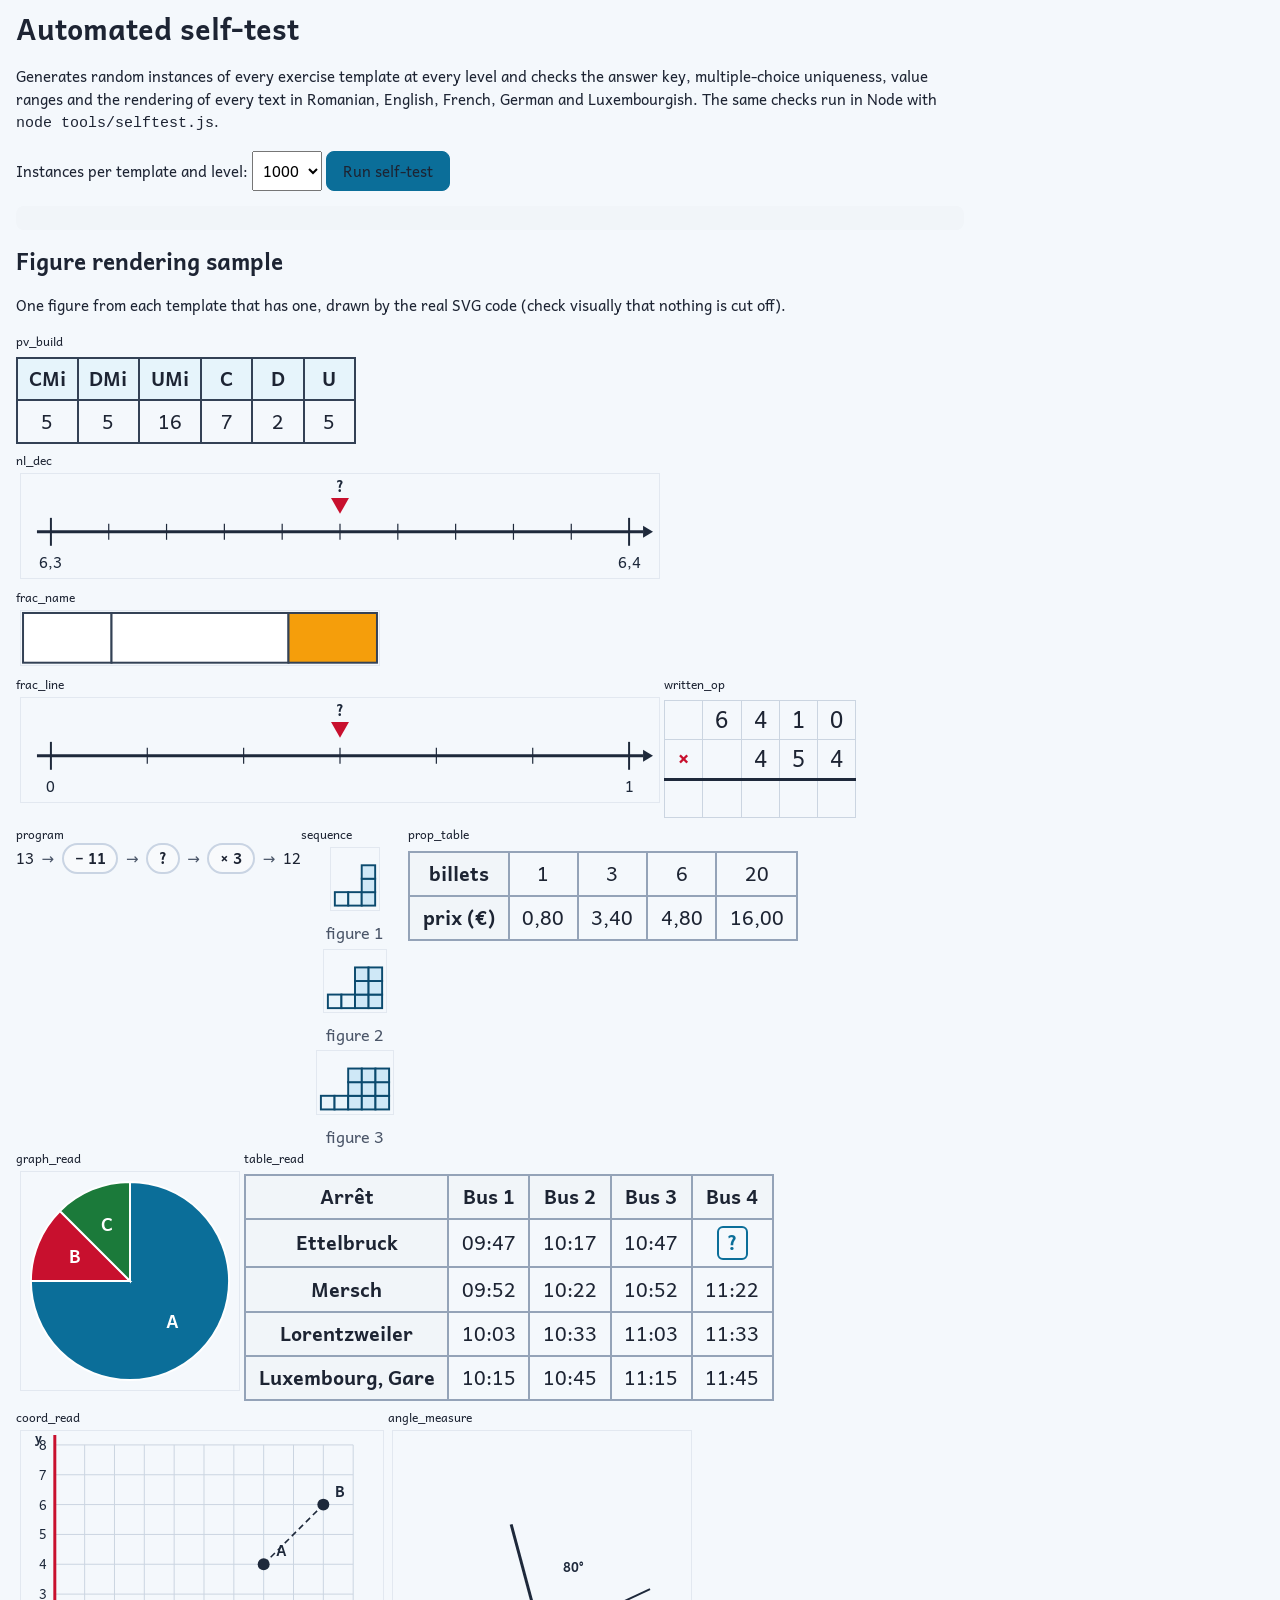
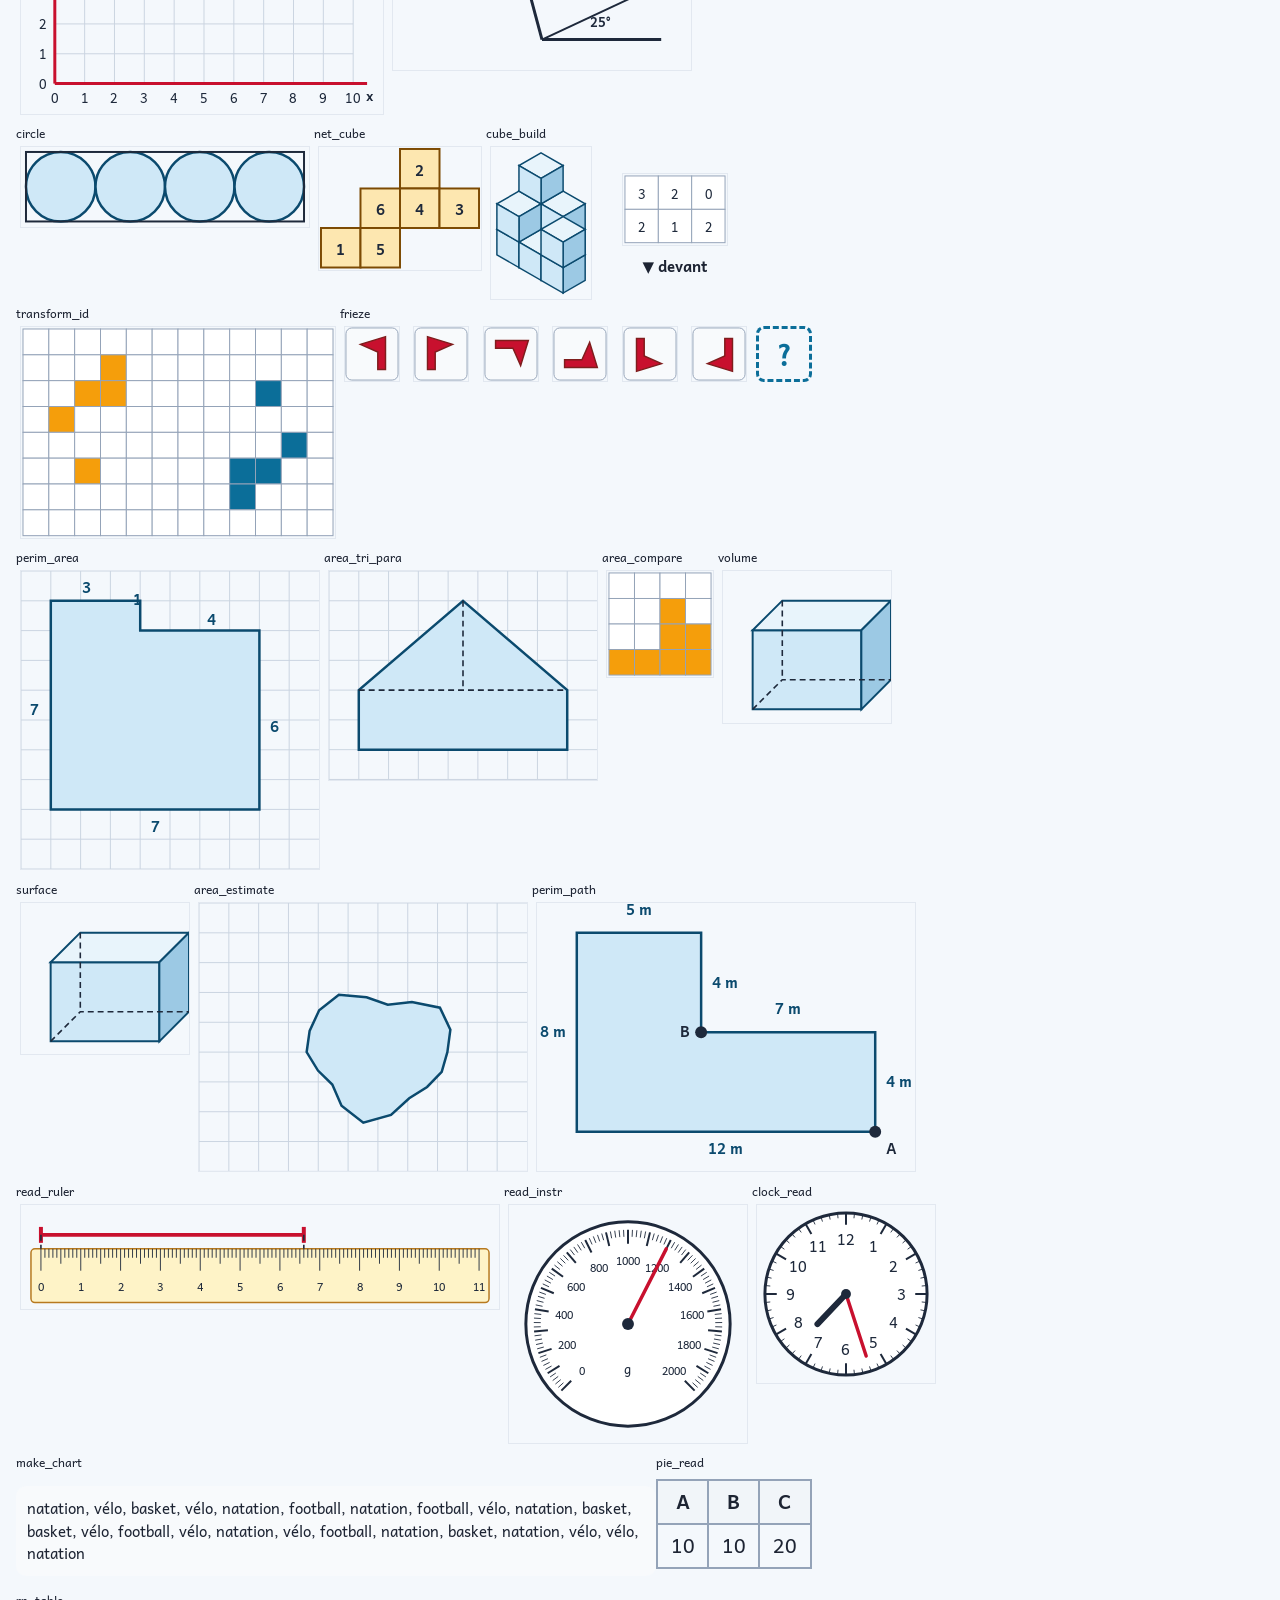
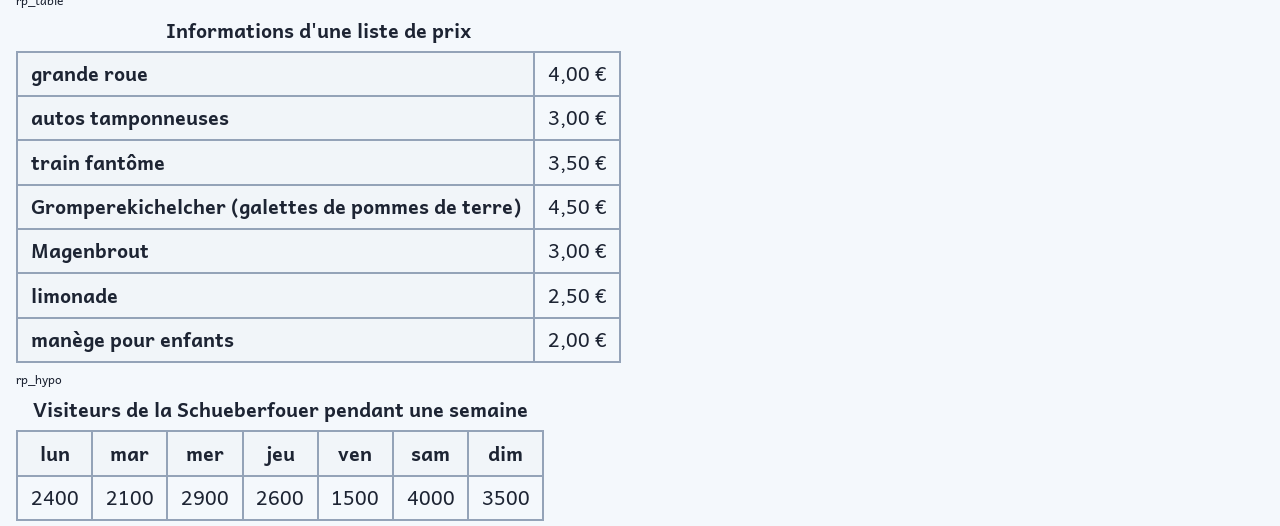
==== selftest.html @ ed3867d1 "Math Adventure Lëtzebuerg: offline maths practice app for cycle 4.1 96 exercise templates, 4 levels " ====
<!DOCTYPE html>
<html lang="en">
<head>
<meta charset="utf-8">
<meta name="viewport" content="width=device-width, initial-scale=1">
<title>Self-test · Math Adventure Lëtzebuerg</title>
<style>
  body { font: 15px/1.5 system-ui, sans-serif; max-width: 980px; margin: 24px auto; padding: 0 16px; color: #1e293b; }
  h1 { font-size: 1.4rem; } button { font: inherit; padding: 8px 16px; border-radius: 8px; border: 1px solid #0b6e99; background: #0b6e99; color: #fff; cursor: pointer; }
  select { font: inherit; padding: 6px; } pre { background: #f1f5f9; padding: 12px; border-radius: 8px; white-space: pre-wrap; }
  .ok { color: #166534; font-weight: 700; } .bad { color: #b91c1c; font-weight: 700; }
  table { border-collapse: collapse; font-size: 13px; } td, th { border: 1px solid #cbd5e1; padding: 2px 8px; text-align: right; } td:first-child { text-align: left; }
  #figs svg { max-width: 220px; height: auto; border: 1px solid #e2e8f0; margin: 4px; }
</style>
<link rel="stylesheet" href="css/app.css" media="not all" id="appcss">
</head>
<body>
<h1>Automated self-test</h1>
<p>Generates random instances of every exercise template at every level and checks the answer key, multiple-choice uniqueness, value ranges and the rendering of every text in Romanian, English, French, German and Luxembourgish. The same checks run in Node with <code>node tools/selftest.js</code>.</p>
<p>Instances per template and level:
  <select id="n"><option>100</option><option selected>1000</option></select>
  <button id="go">Run self-test</button></p>
<div id="status"></div>
<pre id="out"></pre>
<div id="table"></div>
<h2>Figure rendering sample</h2>
<p>One figure from each template that has one, drawn by the real SVG code (check visually that nothing is cut off).</p>
<div id="figs"></div>

<script src="lang/fr.js"></script><script src="lang/de.js"></script><script src="lang/lb.js"></script><script src="lang/en.js"></script><script src="lang/ro.js"></script>
<script src="js/core/core.js"></script><script src="js/core/i18n.js"></script><script src="js/core/numwords.js"></script><script src="js/core/expr.js"></script><script src="js/core/check.js"></script>
<script src="js/figures/figures.js"></script><script src="js/data/curriculum.js"></script><script src="js/data/map.js"></script>
<script src="js/templates/registry.js"></script><script src="js/templates/no_numbers.js"></script><script src="js/templates/no_operations.js"></script>
<script src="js/templates/ef_geometry.js"></script><script src="js/templates/gm_measures.js"></script><script src="js/templates/rp_problems.js"></script>
<script src="tools/selftest-core.js"></script>
<script>
  document.getElementById('go').onclick = () => {
    const out = document.getElementById('out'), st = document.getElementById('status');
    out.textContent = ''; st.textContent = 'Running … (about half a minute for 1000 per template and level)';
    setTimeout(() => {
      const lines = [];
      const rep = MQ.selftest.run({ n: +document.getElementById('n').value, log: s => lines.push(s) });
      out.textContent = lines.join('\n');
      st.innerHTML = rep.errors.length ? `<span class="bad">✗ ${rep.errors.length} problem(s) found</span>` : `<span class="ok">✓ All checks passed: ${rep.instances.toLocaleString('en')} instances × 5 languages</span>`;
      document.getElementById('table').innerHTML = '<table><tr><th>Template</th><th>Instances</th><th>Failing</th></tr>' +
        Object.entries(rep.perTemplate).map(([k, v]) => `<tr><td>${k}</td><td>${v.instances}</td><td>${v.failing}</td></tr>`).join('') + '</table>';
    }, 50);
  };
  // figure sample
  document.getElementById('appcss').media = 'all';
  const figs = document.getElementById('figs');
  MQ.T.list.forEach(tp => {
    const ex = MQ.T.make(tp.id, tp.levels[tp.levels.length - 1], 42); const f = ex.figure; if (!f) return;
    const html = typeof f === 'function' ? f('fr') : typeof f === 'string' ? f : MQ.fmtVal(f.htmlFig, 'fr');
    const d = document.createElement('div'); d.style.display = 'inline-block'; d.style.verticalAlign = 'top'; d.innerHTML = `<div style="font-size:12px">${tp.id}</div>` + html; figs.appendChild(d);
  });
</script>
</body>
</html>
---- css/app.css ----
/* =====================================================================
 * Math Adventure Lëtzebuerg — styles. Tablet first, large touch targets,
 * WCAG AA contrast, optional dyslexia-friendly font and high contrast.
 * ===================================================================== */
@font-face { font-family: 'Andika'; src: url('../fonts/andika-latin-400-normal.woff2') format('woff2'); font-weight: 400; unicode-range: U+0000-00FF, U+0131, U+0152-0153, U+02BB-02BC, U+02C6, U+02DA, U+02DC, U+2000-206F, U+20AC, U+2122, U+2191-2193, U+2212, U+2215; }
@font-face { font-family: 'Andika'; src: url('../fonts/andika-latin-700-normal.woff2') format('woff2'); font-weight: 700; unicode-range: U+0000-00FF, U+0131, U+0152-0153, U+02BB-02BC, U+02C6, U+02DA, U+02DC, U+2000-206F, U+20AC, U+2122, U+2191-2193, U+2212, U+2215; }
@font-face { font-family: 'Andika'; src: url('../fonts/andika-latin-ext-400-normal.woff2') format('woff2'); font-weight: 400; unicode-range: U+0100-02AF, U+0304, U+0308, U+0329, U+1E00-1E9F, U+1EF2-1EFF, U+2020, U+20A0-20AB, U+20AD-20C0, U+2113, U+2C60-2C7F, U+A720-A7FF; }
@font-face { font-family: 'Andika'; src: url('../fonts/andika-latin-ext-700-normal.woff2') format('woff2'); font-weight: 700; unicode-range: U+0100-02AF, U+0304, U+0308, U+0329, U+1E00-1E9F, U+1EF2-1EFF, U+2020, U+20A0-20AB, U+20AD-20C0, U+2113, U+2C60-2C7F, U+A720-A7FF; }
@font-face { font-family: 'OpenDyslexic'; src: url('../fonts/opendyslexic-latin-400-normal.woff2') format('woff2'); font-weight: 400; }
@font-face { font-family: 'OpenDyslexic'; src: url('../fonts/opendyslexic-latin-700-normal.woff2') format('woff2'); font-weight: 700; }

:root {
  --scale: 1;
  --ink: #1d2433; --muted: #4a5568; --bg: #f4f8fc; --card: #ffffff; --line: #c9d4e3;
  --red: #c8102e; --blue: #0b6e99; --blue-l: #00a3e0; --sky: #e6f4fb; --gold: #b7791f;
  --ok: #1b7a3a; --ok-bg: #e5f6ea; --warn: #9a5b00; --warn-bg: #fff4dc; --bad: #b42318;
  --shade: #f59e0b; --shade2: #0b6e99;
  --radius: 16px; --shadow: 0 2px 10px rgba(16, 37, 66, .10);
  font-size: calc(18px * var(--scale));
}
* { box-sizing: border-box; }
html, body { margin: 0; }
body { font-family: 'Andika', 'Atkinson Hyperlegible', 'Segoe UI', system-ui, sans-serif; color: var(--ink); background: var(--bg); line-height: 1.5; -webkit-text-size-adjust: 100%; }
body.dyslexia { font-family: 'OpenDyslexic', 'Andika', sans-serif; letter-spacing: .03em; word-spacing: .12em; line-height: 1.75; }
body.contrast { --ink: #000; --muted: #222; --bg: #fff; --line: #000; --blue: #003e66; --shade: #c2410c; }
.skip { position: absolute; left: -999px; } .skip:focus { left: 8px; top: 8px; background: #fff; padding: 8px; z-index: 99; }
:focus-visible { outline: 3px solid #ff8c00; outline-offset: 2px; border-radius: 6px; }
h1 { font-size: 1.6rem; margin: .4rem 0 .6rem; } h2 { font-size: 1.25rem; margin: .3rem 0; } h3 { margin: .2rem 0 .4rem; font-size: 1.1rem; }
small, .small { font-size: .85rem; color: var(--muted); }
button { font: inherit; color: inherit; cursor: pointer; }
input, select { font: inherit; }

/* ---------- header ---------- */
#topbar { position: sticky; top: 0; z-index: 20; display: flex; align-items: center; justify-content: space-between; gap: .5rem; padding: .4rem .8rem; background: linear-gradient(90deg, #ef3340 0 33%, #ffffff 33% 66%, #00a3e0 66%); background-size: 100% 5px; background-repeat: no-repeat; background-position: bottom; background-color: #fff; box-shadow: var(--shadow); flex-wrap: wrap; }
.brand { display: flex; align-items: center; gap: .4rem; border: 0; background: none; font-weight: 700; font-size: 1.1rem; padding: .2rem; }
.tools { display: flex; align-items: center; gap: .4rem; flex-wrap: wrap; }
.icon { border: 1px solid var(--line); background: #fff; border-radius: 12px; min-width: 44px; min-height: 44px; font-size: 1.2rem; }
.langsel { min-height: 44px; border-radius: 12px; border: 1px solid var(--line); padding: 0 .5rem; background: #fff; }
.pchip { display: flex; align-items: center; gap: .45rem; border: 1px solid var(--line); background: #fff; border-radius: 22px; padding: .25rem .7rem; min-height: 44px; }
.pchip .lv { font-size: .85rem; color: var(--blue); font-weight: 700; }
.xpbar { width: 70px; height: 8px; background: #e2e8f0; border-radius: 8px; overflow: hidden; display: inline-block; } .xpbar i { display: block; height: 100%; background: var(--gold); }
.pchip .xp { font-size: .8rem; color: var(--muted); } .streak { font-weight: 700; }
main { max-width: 1100px; margin: 0 auto; padding: 1rem; outline: none; }

/* ---------- generic ---------- */
.card { background: var(--card); border-radius: var(--radius); box-shadow: var(--shadow); padding: 1rem; border: 1px solid #e3e9f2; }
.btn { border: 2px solid var(--blue); background: #fff; color: var(--blue); border-radius: 14px; padding: .55rem 1rem; min-height: 48px; font-weight: 700; }
.btn:hover { background: var(--sky); } .btn:disabled { opacity: .5; cursor: default; }
.btn.primary { background: var(--blue); color: #fff; } .btn.primary:hover { background: #095a7d; }
.btn.big { font-size: 1.1rem; padding: .65rem 1.4rem; } .btn.danger { border-color: var(--bad); color: var(--bad); }
.btn.back { margin-bottom: .5rem; }
.brow { display: flex; gap: .6rem; flex-wrap: wrap; align-items: center; margin-top: .6rem; }
.form { display: flex; flex-direction: column; gap: .7rem; max-width: 560px; }
.form label { display: flex; flex-direction: column; gap: .3rem; font-weight: 700; }
.form label.row { flex-direction: row; align-items: center; gap: .6rem; font-weight: 400; }
.form input[type=text], .form input:not([type]), .form input[type=password] { padding: .6rem; border: 2px solid var(--line); border-radius: 12px; min-height: 48px; }
.narrow { max-width: 380px; } .hint { color: var(--muted); margin: 0; } .privacy { color: var(--muted); max-width: 640px; }
.stars { color: #e0a100; font-size: 1.3rem; letter-spacing: 2px; } .stars .off { color: #cbd5e1; }

/* ---------- profiles ---------- */
.profgrid { display: grid; grid-template-columns: repeat(auto-fill, minmax(170px, 1fr)); gap: 1rem; margin: 1rem 0; }
.prof { display: flex; flex-direction: column; align-items: center; gap: .3rem; background: #fff; border: 2px solid var(--line); border-radius: var(--radius); padding: 1rem; min-height: 180px; }
.prof:hover { border-color: var(--blue); } .prof.add .plus { font-size: 3rem; line-height: 1; color: var(--blue); }

/* ---------- map ---------- */
.maptop { display: flex; justify-content: space-between; align-items: center; gap: 1rem; flex-wrap: wrap; }
.hello { display: flex; gap: .8rem; align-items: center; } .hello h1 { margin: 0; } .hello p { margin: .2rem 0; color: var(--muted); }
.quest { border: 2px solid var(--gold); background: #fffaf0; border-radius: var(--radius); padding: .6rem 1rem; display: flex; flex-direction: column; text-align: left; min-height: 48px; }
.quest.done { border-color: var(--ok); background: var(--ok-bg); }
.mapwrap { position: relative; width: 100%; max-width: 760px; margin: 1rem auto; aspect-ratio: 1 / 1.05; }
.lux { position: absolute; inset: 0; width: 100%; height: 100%; }
.lux .land { fill: #dcefd6; stroke: #7fae7a; stroke-width: .6; } .lux .river { fill: none; stroke: #6cb6e6; stroke-width: 1.4; } .lux .road { fill: none; stroke: #e7d7b7; stroke-width: .8; stroke-dasharray: 2 1.5; }
.region { position: absolute; transform: translate(-50%, -50%); width: min(40%, 230px); background: #fff; border: 3px solid var(--line); border-radius: 18px; padding: .5rem .6rem; display: flex; flex-direction: column; align-items: center; text-align: center; box-shadow: var(--shadow); gap: .1rem; }
.region:hover, .region:focus-visible { transform: translate(-50%, -50%) scale(1.04); }
.region .ricon { font-size: 2rem; line-height: 1.1; } .region b { font-size: 1rem; } .region .flag { position: absolute; top: -10px; right: -6px; font-size: 1.3rem; }
.region.r-city { border-color: #ef3340; } .region.r-castle { border-color: #7b3fa0; } .region.r-forest { border-color: #2e8b57; } .region.r-fair { border-color: #d97706; }
.rprog { width: 90%; height: 8px; background: #e2e8f0; border-radius: 8px; overflow: hidden; } .rprog i { display: block; height: 100%; background: #e0a100; }
.navrow { display: flex; gap: .8rem; justify-content: center; flex-wrap: wrap; }
.qlist { list-style: none; padding: 0; } .qlist li { display: flex; justify-content: space-between; gap: 1rem; padding: .5rem; border-bottom: 1px solid var(--line); } .qlist li.ok { color: var(--ok); font-weight: 700; }

/* ---------- region ---------- */
.rtitle small { font-size: .9rem; color: var(--muted); font-weight: 400; display: block; }
.rintro { color: var(--muted); max-width: 760px; }
.stagegrid { display: grid; grid-template-columns: repeat(auto-fill, minmax(250px, 1fr)); gap: 1rem; }
.stage h3 { margin-top: 0; } .stage .sdesc { margin: .2rem 0; min-height: 3em; } .stage.assigned { border: 3px solid #ef3340; } .stage.boss { background: linear-gradient(135deg, #fff 60%, #fff3d6); border: 2px solid var(--gold); }

/* ---------- player ---------- */
.playbar { display: flex; flex-wrap: wrap; gap: .6rem; align-items: center; justify-content: space-between; }
.playbar h2 small { color: var(--muted); font-weight: 400; font-size: .85rem; }
.levels { display: flex; gap: .3rem; flex-wrap: wrap; align-items: center; }
.lvlb { border: 2px solid var(--line); background: #fff; border-radius: 12px; padding: .3rem .6rem; min-height: 44px; font-size: .9rem; }
.lvlb.sel { border-color: var(--blue); background: var(--blue); color: #fff; font-weight: 700; }
.auto { font-size: .85rem; display: flex; align-items: center; gap: .3rem; }
.timer, .score { font-weight: 700; font-size: 1.15rem; background: #fff; border-radius: 12px; padding: .3rem .8rem; border: 2px solid var(--line); }
.excard { background: #fff; border-radius: 20px; box-shadow: var(--shadow); padding: 1.2rem; margin-top: .6rem; }
.prompt { display: flex; gap: .6rem; align-items: flex-start; font-size: 1.15rem; }
.prompt .qtext { flex: 1; }
.say { flex: none; }
.figure { margin: .8rem 0; overflow-x: auto; display: flex; flex-wrap: wrap; gap: 1rem; justify-content: center; align-items: center; }
.widget { margin: .8rem 0; }
.hints .hint { background: var(--warn-bg); border-left: 5px solid var(--gold); padding: .5rem .8rem; border-radius: 10px; margin: .4rem 0; }
.feedback { border-radius: 14px; }
.feedback:empty { display: none; }
.feedback.ok, .feedback.retry, .feedback.solution, .feedback.formal { display: flex; gap: .8rem; align-items: flex-start; padding: .8rem 1rem; margin-top: .6rem; }
.feedback.ok { background: var(--ok-bg); border: 2px solid #9fd3ae; } .feedback.retry, .feedback.formal { background: var(--warn-bg); border: 2px solid #f3cf86; } .feedback.solution { background: #eef4fb; border: 2px solid #b8cde6; }
.feedback p { margin: .2rem 0; } .xpgain { color: var(--gold); font-weight: 700; }
.explain { background: rgba(255,255,255,.7); border-radius: 10px; padding: .4rem .6rem; }
.actions { justify-content: flex-end; }
.result { text-align: center; } .result .brow { justify-content: center; }

/* fractions */
.frac { display: inline-flex; flex-direction: column; align-items: center; vertical-align: middle; font-size: .95em; line-height: 1.1; margin: 0 .12em; }
.frac .fn { border-bottom: 2px solid currentColor; padding: 0 .15em; } .frac .fd { padding: 0 .15em; }
.box { display: inline-block; min-width: 1.6em; border: 2px solid var(--blue); border-radius: 6px; text-align: center; padding: 0 .2em; font-weight: 700; color: var(--blue); }
.arrow { color: var(--muted); margin: 0 .2rem; } .opbox { display: inline-block; border: 2px solid var(--line); border-radius: 20px; padding: .1rem .6rem; background: #f8fafc; font-weight: 700; }

/* ---------- widgets ---------- */
.w-input { display: flex; flex-wrap: wrap; gap: .8rem 1.2rem; align-items: flex-end; }
.w-input .field { display: flex; flex-direction: column; gap: .2rem; }
.w-input .field input { font-size: 1.3rem; padding: .45rem .6rem; width: 10em; max-width: 70vw; border: 3px solid var(--line); border-radius: 12px; min-height: 52px; }
.w-input .field input:focus { border-color: var(--blue); } .w-input .field input.bad { border-color: #e57373; }
.w-input .field { position: relative; } .w-input .unit { font-weight: 700; margin-left: .3rem; align-self: flex-start; }
.w-input .field { flex-direction: row; flex-wrap: wrap; align-items: center; } .w-input .flabel { width: 100%; font-size: .9rem; color: var(--muted); }
.w-input .tip { width: 100%; margin: 0; font-size: .8rem; color: var(--muted); }
.w-mc { display: grid; gap: .6rem; } .w-mc.list { grid-template-columns: 1fr; } .w-mc.row { grid-template-columns: repeat(auto-fit, minmax(90px, 1fr)); } .w-mc.grid { grid-template-columns: repeat(auto-fit, minmax(160px, 1fr)); }
.opt { border: 3px solid var(--line); background: #fff; border-radius: 14px; padding: .6rem .8rem; min-height: 56px; text-align: left; display: flex; flex-direction: column; align-items: center; gap: .3rem; font-size: 1.05rem; }
.w-mc.list .opt { align-items: flex-start; } .w-mc.row .opt { align-items: center; font-size: 1.4rem; font-weight: 700; }
.opt:hover { border-color: var(--blue-l); } .opt.sel { border-color: var(--blue); background: var(--sky); box-shadow: inset 0 0 0 2px var(--blue); }
.opt.right { border-color: var(--ok); background: var(--ok-bg); }
.ofig svg { max-height: 160px; }
.w-order { list-style: none; padding: 0; margin: 0; display: flex; flex-direction: column; gap: .5rem; counter-reset: o; }
.oitem { display: flex; align-items: center; gap: .6rem; background: #fff; border: 3px solid var(--line); border-radius: 14px; padding: .4rem .6rem; min-height: 56px; font-size: 1.15rem; touch-action: none; }
.oitem::before { counter-increment: o; content: counter(o) '.'; font-weight: 700; color: var(--muted); }
.oitem .olabel { flex: 1; } .grip { cursor: grab; font-size: 1.3rem; color: var(--muted); padding: .3rem; touch-action: none; } .oitem.dragging { z-index: 5; box-shadow: 0 8px 20px rgba(0,0,0,.2); border-color: var(--blue); }
.mv { border: 2px solid var(--line); background: #f8fafc; border-radius: 10px; min-width: 44px; min-height: 44px; }
.w-bins .pool { display: flex; flex-wrap: wrap; gap: .5rem; min-height: 60px; padding: .5rem; border: 2px dashed var(--line); border-radius: 14px; margin-bottom: .6rem; }
.binrow { display: grid; grid-template-columns: repeat(auto-fit, minmax(180px, 1fr)); gap: .6rem; }
.bin { border: 3px solid var(--blue-l); border-radius: 14px; background: #f7fbfe; min-height: 120px; padding: .5rem; }
.bintitle { font-weight: 700; margin-bottom: .4rem; } .bincards { display: flex; flex-wrap: wrap; gap: .4rem; }
.card { } .w-bins .card { padding: .4rem .7rem; border: 3px solid var(--line); border-radius: 12px; background: #fff; min-height: 48px; min-width: 56px; font-size: 1.05rem; touch-action: none; box-shadow: none; }
.w-bins .card.picked { border-color: #ff8c00; background: #fff4e5; } .w-bins .card.dragging { z-index: 5; box-shadow: 0 8px 20px rgba(0,0,0,.2); }
.w-bins .card svg { max-height: 80px; }
.w-match { display: grid; grid-template-columns: 1fr 1fr; gap: 1rem; } .mcol { display: flex; flex-direction: column; gap: .5rem; }
.mitem { border: 3px solid var(--line); background: #fff; border-radius: 14px; padding: .5rem .7rem; min-height: 56px; text-align: left; font-size: 1.1rem; display: flex; align-items: center; gap: .5rem; }
.mitem.picked { border-color: #ff8c00; background: #fff4e5; }
.mitem svg { max-height: 110px; }
.badge.c0, .mitem.c0 { --pc: #0b6e99; } .badge.c1, .mitem.c1 { --pc: #c8102e; } .badge.c2, .mitem.c2 { --pc: #1b7a3a; } .badge.c3, .mitem.c3 { --pc: #7b3fa0; } .badge.c4, .mitem.c4 { --pc: #b7791f; } .badge.c5, .mitem.c5 { --pc: #334155; }
.mitem[class*=" c"] { border-color: var(--pc); } .w-match .badge { background: var(--pc); color: #fff; border-radius: 50%; width: 1.6em; height: 1.6em; display: inline-flex; align-items: center; justify-content: center; font-weight: 700; flex: none; }
.count { text-align: center; color: var(--muted); margin: .3rem 0; }
.w-tf .tfrow { display: grid; grid-template-columns: 1fr 1fr; gap: .6rem; } .w-tf .tfb { align-items: center; font-weight: 700; font-size: 1.2rem; } .w-tf .sub { font-weight: 700; margin: .8rem 0 .3rem; }
.w-mistake .steps { padding-left: 1.6rem; } .w-mistake .step { border: 3px solid var(--line); border-radius: 12px; padding: .5rem .8rem; margin: .4rem 0; background: #fff; cursor: pointer; font-size: 1.15rem; }
.w-mistake .step.sel { border-color: var(--bad); background: #fdecea; }
.locked { pointer-events: none; opacity: .9; }

/* ---------- SVG figures ---------- */
svg.fig { font-family: inherit; touch-action: manipulation; }
.fig .cell { fill: #fff; stroke: #334155; stroke-width: 2; } .fig .cell.on { fill: var(--shade); } .fig .cell.dot { stroke-width: 2.5; }
.fig .cell.hit { cursor: pointer; } .fig .cell.hit:hover { fill: #fde7b0; } .fig .cell.on.hit:hover { fill: #d97706; }
.fig .cell.sq { stroke: #94a3b8; stroke-width: 1; } .fig .cell.sq.on { fill: var(--shade2); } .fig .cell.sq.fixed { fill: #0b6e99; } .fig .cell.sq.fixed.on { fill: #0b6e99; }
.cells .cell.sq.on:not(.fixed) { fill: var(--shade); }
.fig .cell.cursor, .fig .lattice.cursor { stroke: #ff8c00; stroke-width: 4; }
.fig .axis { stroke: #c8102e; stroke-width: 3; } .fig .centre { fill: #c8102e; }
.fig .ln { stroke: #1e293b; stroke-width: 2; fill: none; } .fig .ln.thick { stroke-width: 3; } .fig .ln.thin { stroke-width: 1.2; } .fig .ln.hair { stroke-width: .9; }
.fig .ln.dash { stroke-dasharray: 6 4; stroke-width: 1.6; } .fig .ln.seg { stroke: #c8102e; stroke-width: 4; } .fig .ln.arc { stroke: #c8102e; stroke-width: 2.5; }
.fig .ln.vec { stroke: #7b3fa0; stroke-width: 4; marker-end: none; } .fig .ln.user { stroke: #d97706; stroke-dasharray: 5 3; } .fig .ln.a { stroke: #c8102e; }
.fig .grid { stroke: #cbd5e1; stroke-width: 1; }
.fig .tx { font-size: 15px; fill: #1e293b; } .fig .tx.sm { font-size: 13px; } .fig .tx.xs { font-size: 11px; } .fig .tx.b { font-weight: 700; } .fig .tx.lbl { font-size: 15px; font-weight: 700; fill: #0b4a6e; }
.fig .tx.onslice { fill: #fff; font-size: 18px; }
.fig .shape { fill: #cfe8f7; stroke: #0b4a6e; stroke-width: 2.5; }
.fig .pt { fill: #1e293b; } .fig .pt.user { fill: #d97706; } .fig .pt.mid { fill: none; } .fig .pt.centre { fill: #c8102e; }
.fig .marker polygon { fill: #c8102e; } .fig .marker.user polygon { fill: #d97706; }
.fig .arrow { fill: #1e293b; } .fig .tick:hover { fill: rgba(11,110,153,.12); cursor: pointer; } .fig .lattice { cursor: pointer; } .fig .lattice:hover { fill: rgba(217,119,6,.25); }
.fig .prot { fill: rgba(0,163,224,.12); stroke: #0b6e99; stroke-width: 1.5; }
.fig .ruler { fill: #fef3c7; stroke: #b7791f; stroke-width: 1.5; }
.fig .face1 { fill: #cfe8f7; stroke: #0b4a6e; stroke-width: 2; } .fig .face2 { fill: #e8f4fb; stroke: #0b4a6e; stroke-width: 2; } .fig .face3 { fill: #9cc9e4; stroke: #0b4a6e; stroke-width: 2; }
.fig .cube { stroke-width: 1.5; } .fig .netface { fill: #fde7b0; stroke: #7c4a03; stroke-width: 2; }
.fig .dial { fill: #fff; stroke: #1e293b; stroke-width: 3; } .fig .hand { stroke: #1e293b; stroke-linecap: round; } .fig .hand.hh { stroke-width: 6; } .fig .hand.mh { stroke-width: 3.5; stroke: #c8102e; }
.fig .water { fill: #8fd0f5; } .fig .glass { fill: none; stroke: #1e293b; stroke-width: 3; }
.fig .barv { fill: #0b6e99; } .fig .barhit { cursor: pointer; } .fig .barhit:hover { fill: rgba(217,119,6,.35); } .fig .series { stroke: #0b6e99; }
.fig .slice { stroke: #fff; stroke-width: 2; } .fig .s0 { fill: #0b6e99; } .fig .s1 { fill: #c8102e; } .fig .s2 { fill: #1b7a3a; } .fig .s3 { fill: #7b3fa0; }
.fig .tile { fill: #f8fafc; stroke: #94a3b8; } .fig .motif { fill: #c8102e; stroke: #7f1d1d; stroke-width: 1.5; }
.fig .tan { fill: #e2e8f0; stroke: #1e293b; stroke-width: 2; } .fig .tan.on { fill: var(--shade); }
.fig .bm { stroke: #1e293b; stroke-width: 2; } .fig .bm.b0 { fill: #cfe8f7; } .fig .bm.b1 { fill: #fde7b0; } .fig .bm.b2 { fill: #e5e7eb; }
.fig .note { fill: #d1fae5; stroke: #065f46; stroke-width: 2; } .fig .note.n2000 { fill: #bfdbfe; } .fig .note.n1000 { fill: #fecaca; } .fig .coin { fill: #fde68a; stroke: #92400e; stroke-width: 2; } .fig .coin.c5, .fig .coin.c2, .fig .coin.c10, .fig .coin.c20 { fill: #fbbf24; } .fig .coin.c1, .fig .coin.c2 { fill: #f59e0b; }
.fig .gear { fill: #e2e8f0; stroke: #334155; stroke-width: 2; } .fig .tooth { fill: #334155; }
.fig .ic1 { fill: #fca5a5; stroke: #7f1d1d; } .fig .ic2 { fill: #7f1d1d; } .fig .ic3 { fill: #f5d0a9; stroke: #7c4a03; } .fig .ic4 { fill: #fde047; stroke: #713f12; } .fig .ic5 { fill: #1e293b; } .fig .ic6 { fill: #86efac; stroke: #14532d; } .fig .ic7 { fill: #7dd3fc; stroke: #0c4a6e; } .fig .ic8 { fill: #fff; stroke: #14532d; }
.legend { display: flex; flex-wrap: wrap; gap: .4rem 1rem; justify-content: center; margin: .3rem 0; } .legend span { display: inline-flex; align-items: center; gap: .3rem; }
.figrow { display: flex; flex-wrap: wrap; gap: 1.2rem; align-items: center; justify-content: center; } .plan { text-align: center; } .frontlbl { font-weight: 700; }
.frieze { display: flex; gap: .3rem; align-items: center; flex-wrap: wrap; justify-content: center; } .motif-q { width: 56px; height: 56px; border: 3px dashed var(--blue); border-radius: 8px; display: flex; align-items: center; justify-content: center; font-size: 1.6rem; font-weight: 700; color: var(--blue); }
figure.stage { margin: 0 .6rem; text-align: center; } figure.stage figcaption { font-size: .9rem; color: var(--muted); }
.bmrow { display: flex; align-items: center; gap: .5rem; } .bmname { min-width: 4em; font-weight: 700; }
.pvchart, .ptable, .timetable, .columns { border-collapse: collapse; margin: .4rem auto; font-size: 1.1rem; }
.pvchart th, .pvchart td { border: 2px solid #334155; padding: .3rem .6rem; text-align: center; min-width: 2.6em; } .pvchart th { background: #e6f4fb; }
.ptable th, .ptable td, .timetable th, .timetable td { border: 2px solid #94a3b8; padding: .35rem .7rem; text-align: center; } .ptable th, .timetable th { background: #f1f5f9; }
.ptable caption, .timetable caption { font-weight: 700; margin-bottom: .3rem; } .pricelist td { text-align: right; } .pricelist th { text-align: left; }
.columns td { width: 1.7em; height: 1.7em; text-align: center; border: 1px solid #cbd5e1; font-family: 'Andika', monospace; font-size: 1.25rem; } .columns tr.last td { border-bottom: 3px solid #1e293b; } .columns .op { font-weight: 700; color: var(--red); }
.tally { font-family: monospace; letter-spacing: 1px; } .rawdata { max-width: 640px; background: #f8fafc; padding: .6rem; border-radius: 10px; }

/* ---------- avatar & badges ---------- */
.avprev { text-align: center; } .avsec { margin: .8rem 0; } .avrow { display: flex; flex-wrap: wrap; gap: .5rem; }
.avopt { border: 3px solid var(--line); border-radius: 14px; background: #fff; padding: .3rem; display: flex; flex-direction: column; align-items: center; min-width: 80px; }
.avopt.sel { border-color: var(--blue); } .avopt.locked { opacity: .55; }
.badgegrid { display: grid; grid-template-columns: repeat(auto-fill, minmax(180px, 1fr)); gap: .8rem; margin-bottom: 1rem; }
.badge.card { text-align: center; display: flex; flex-direction: column; align-items: center; gap: .2rem; } .badge.card.off { opacity: .6; filter: grayscale(.8); } .bicon { font-size: 2.4rem; }

/* ---------- dashboard ---------- */
.dashhead { display: flex; justify-content: space-between; align-items: center; } .pupilsel, .tabs { display: flex; flex-wrap: wrap; gap: .4rem; margin: .5rem 0; }
.tab { border: 0; border-bottom: 4px solid transparent; background: none; padding: .5rem .8rem; font-weight: 700; min-height: 44px; } .tab.sel { border-color: var(--blue); color: var(--blue); }
.kpis { display: grid; grid-template-columns: repeat(auto-fill, minmax(140px, 1fr)); gap: .6rem; margin: .6rem 0; } .kpi { background: #fff; border-radius: 14px; padding: .7rem; text-align: center; box-shadow: var(--shadow); } .kpi b { display: block; font-size: 1.5rem; color: var(--blue); }
.dtable { width: 100%; border-collapse: collapse; background: #fff; margin: .6rem 0; font-size: .92rem; } .dtable th, .dtable td { border: 1px solid #e2e8f0; padding: .35rem .5rem; text-align: left; vertical-align: top; }
.dtable caption { text-align: left; font-weight: 700; padding: .3rem 0; } .dtable tr.sec td { background: #0b6e99; color: #fff; font-weight: 700; } .dtable tr.sub td { background: #e6f4fb; font-weight: 700; }
.dtable tr.low td:first-child { border-left: 5px solid #e57373; } .dtable tr.mid td:first-child { border-left: 5px solid #f3cf86; } .dtable tr.good td:first-child { border-left: 5px solid #4caf50; }
.oid { white-space: nowrap; font-weight: 700; } .mbar { display: inline-block; width: 80px; height: 9px; background: #e2e8f0; border-radius: 6px; overflow: hidden; vertical-align: middle; } .mbar i { display: block; height: 100%; background: var(--ok); }
fieldset.card { margin: .6rem 0; } fieldset label.row { display: flex; gap: .5rem; align-items: center; padding: .2rem 0; min-height: 40px; }

/* ---------- overlays ---------- */
.overlay { position: fixed; inset: 0; background: rgba(15, 23, 42, .45); display: flex; align-items: center; justify-content: center; z-index: 50; padding: 1rem; }
.modal { background: #fff; border-radius: 20px; max-width: 520px; width: 100%; padding: 1.2rem; text-align: center; max-height: 90vh; overflow: auto; } .modal.wide { max-width: 760px; text-align: left; }
.mbtns { display: flex; gap: .6rem; justify-content: center; margin-top: 1rem; flex-wrap: wrap; }
.mbtns .btn.primary { order: -1; }
.worked { background: #f8fafc; border-radius: 12px; padding: .8rem; }
.toast { position: fixed; left: 50%; bottom: 20px; transform: translate(-50%, 120%); background: #1e293b; color: #fff; padding: .7rem 1.2rem; border-radius: 14px; z-index: 60; transition: transform .3s; font-weight: 700; max-width: 90vw; }
.toast.show { transform: translate(-50%, 0); }
.confetti { position: fixed; inset: 0; pointer-events: none; z-index: 40; overflow: hidden; } .confetti i { position: absolute; top: -10px; width: 10px; height: 16px; border-radius: 3px; animation: fall 1.4s ease-in forwards; }
@keyframes fall { to { transform: translateY(105vh) rotate(540deg); opacity: .7; } }
@media (prefers-reduced-motion: reduce) { .confetti { display: none; } .region:hover { transform: translate(-50%, -50%); } * { transition: none !important; animation: none !important; } }

/* ---------- responsive ---------- */
@media (max-width: 640px) {
  :root { font-size: calc(16px * var(--scale)); }
  .brand span { display: none; } .pchip .xpbar, .pchip .xp { display: none; }
  .mapwrap { aspect-ratio: auto; display: grid; grid-template-columns: 1fr 1fr; gap: .7rem; padding: .7rem; background: #dcefd6; border-radius: 18px; }
  .mapwrap .lux { display: none; }
  .region, .region:hover, .region:focus-visible { position: static; transform: none; width: auto; padding: .45rem; }
  .w-match { grid-template-columns: 1fr 1fr; gap: .5rem; } .mitem { font-size: .95rem; }
  .excard { padding: .8rem; } .actions { justify-content: stretch; } .actions .btn { flex: 1; }
}
/* ---------- print (PDF report) ---------- */
#printarea { display: none; }
@media print {
  body.printing > *:not(#printarea) { display: none !important; }
  body.printing #printarea { display: block; } #printarea .dtable { font-size: 10pt; }
  .dtable tr.sec td { background: #ddd !important; color: #000; -webkit-print-color-adjust: exact; print-color-adjust: exact; }
}
main:focus{outline:none}
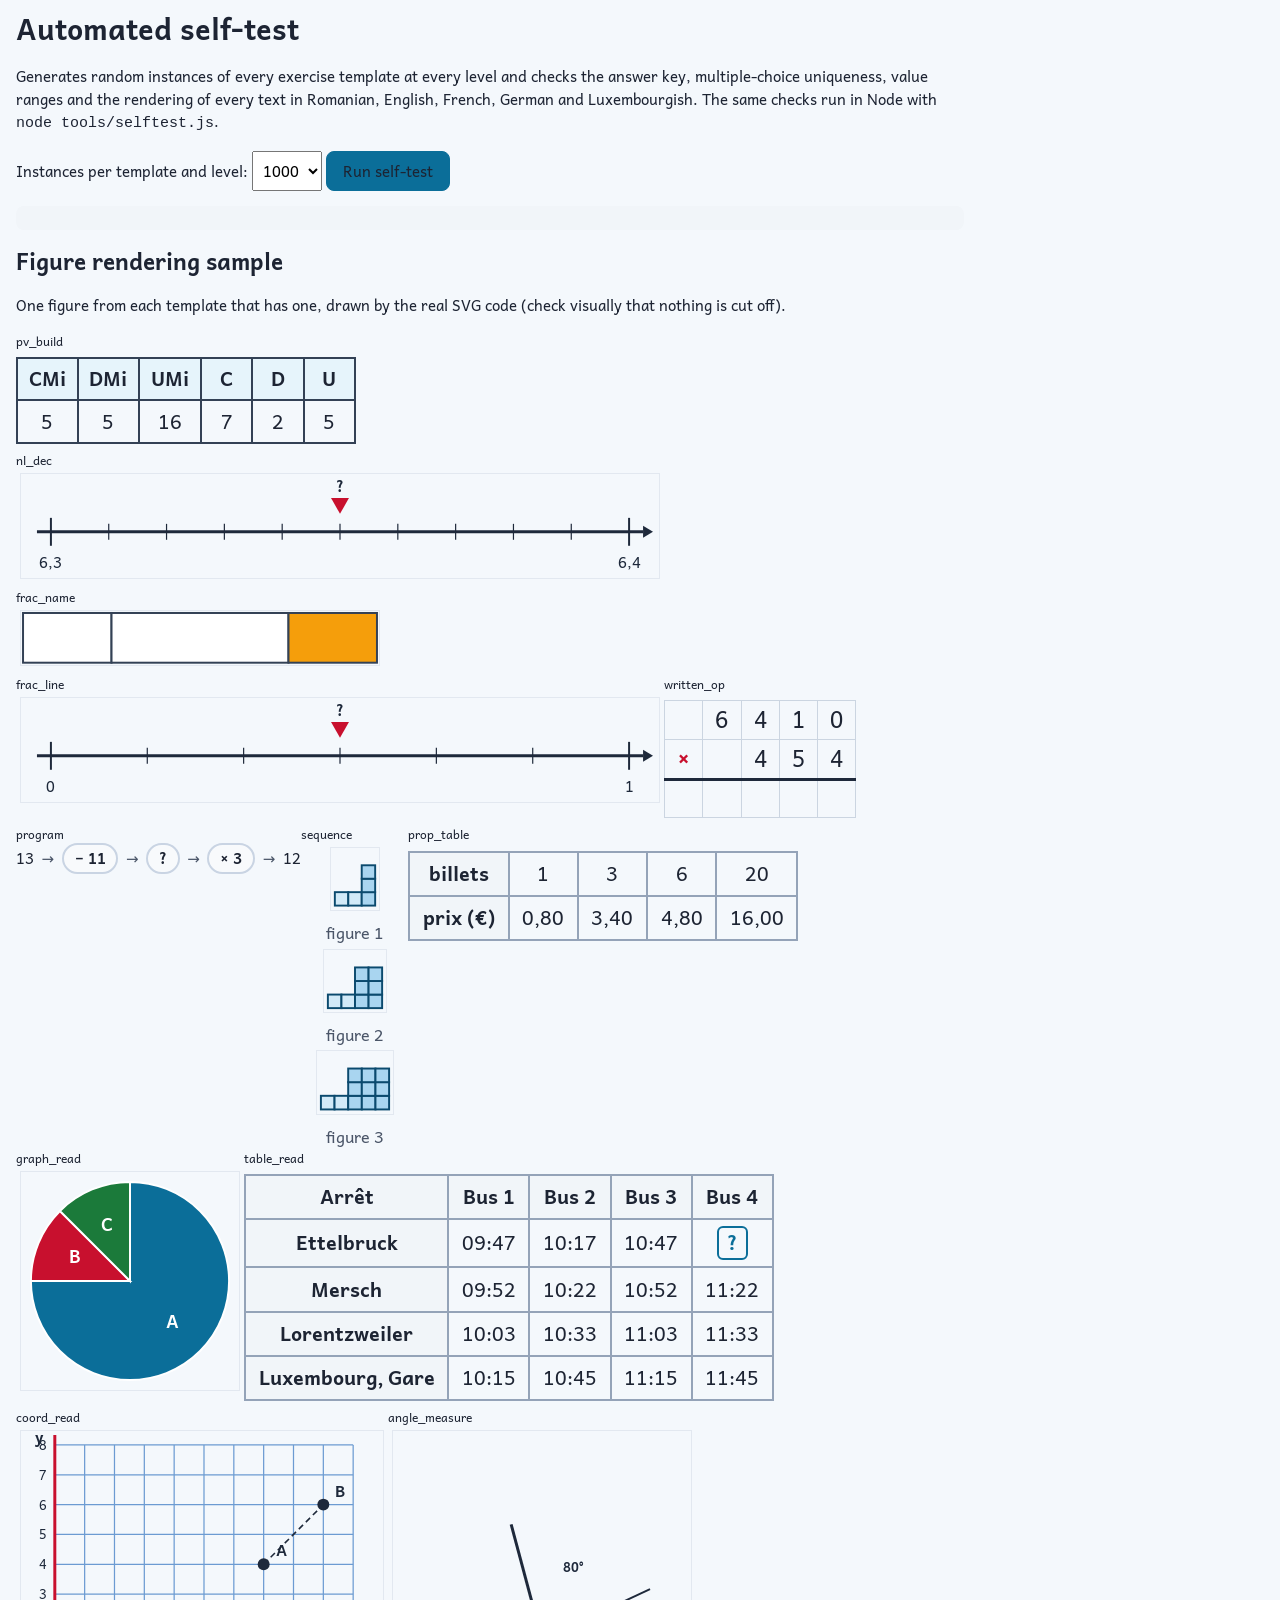
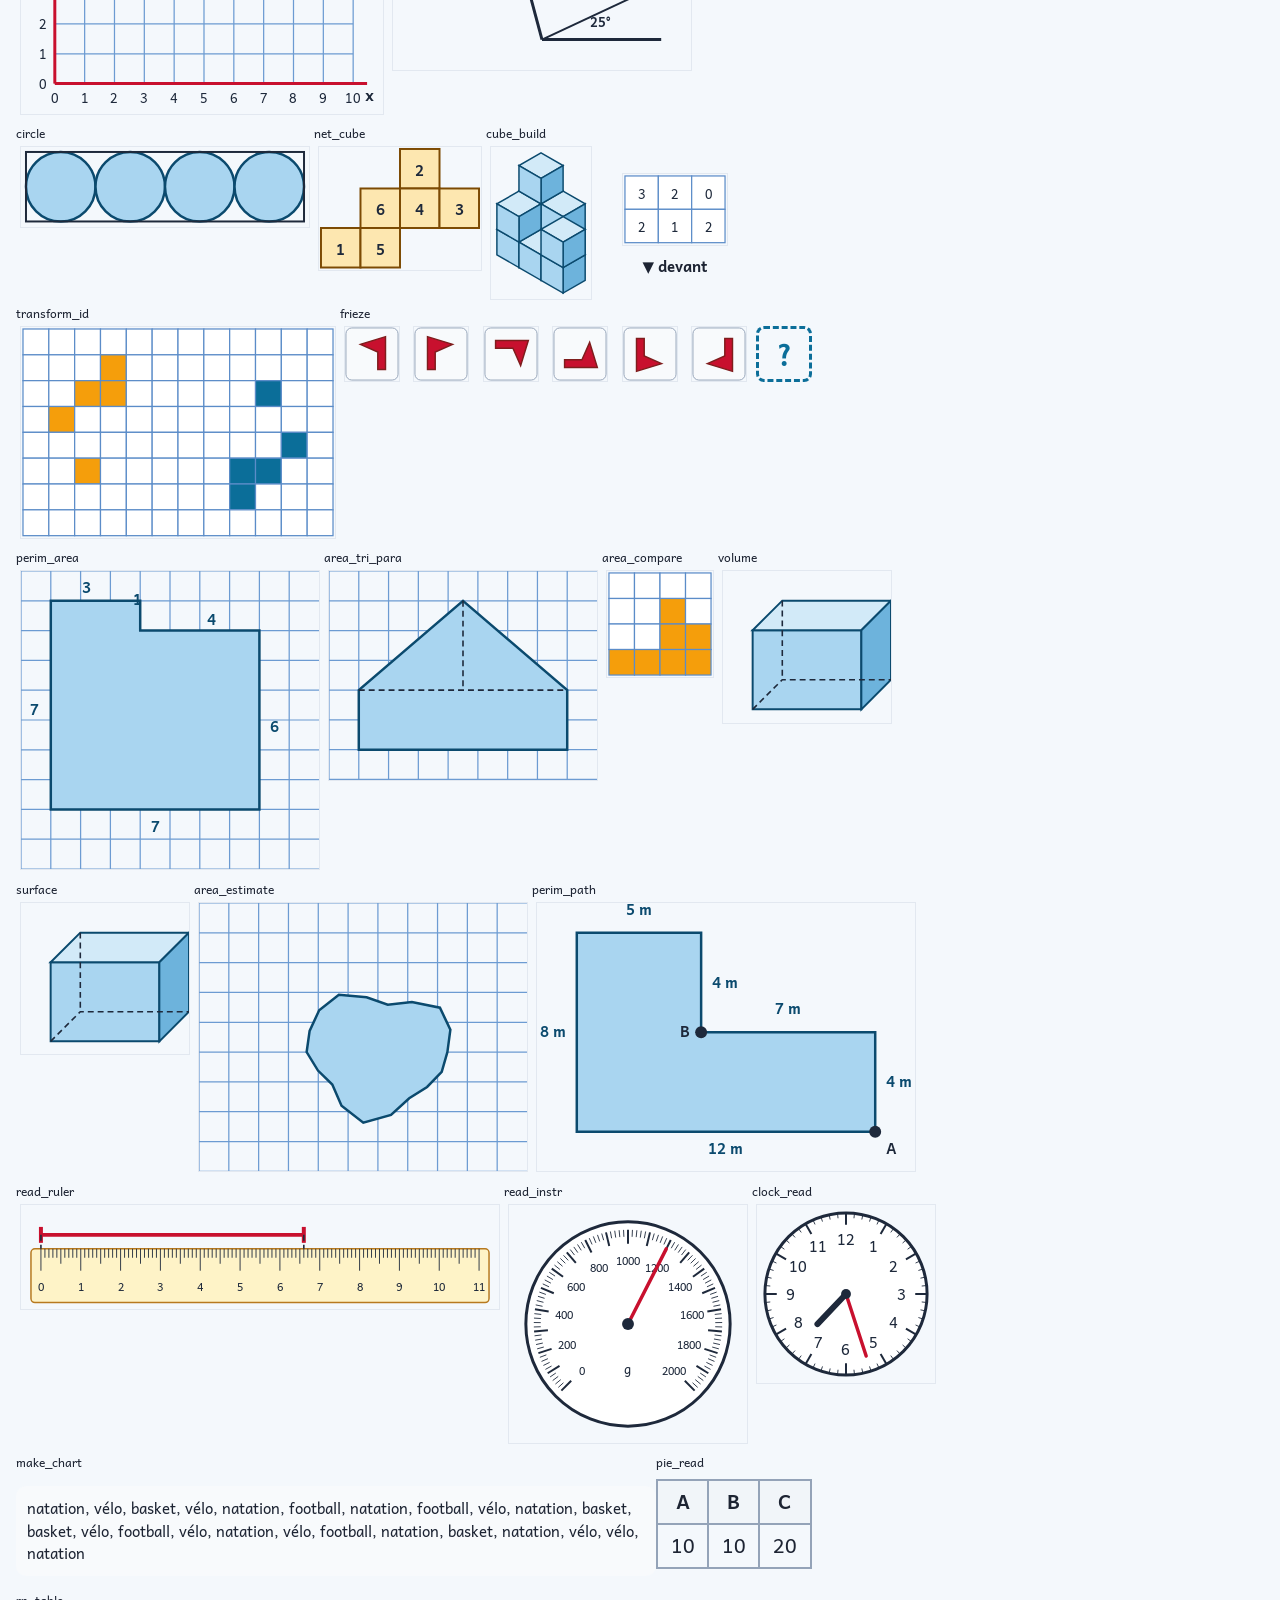
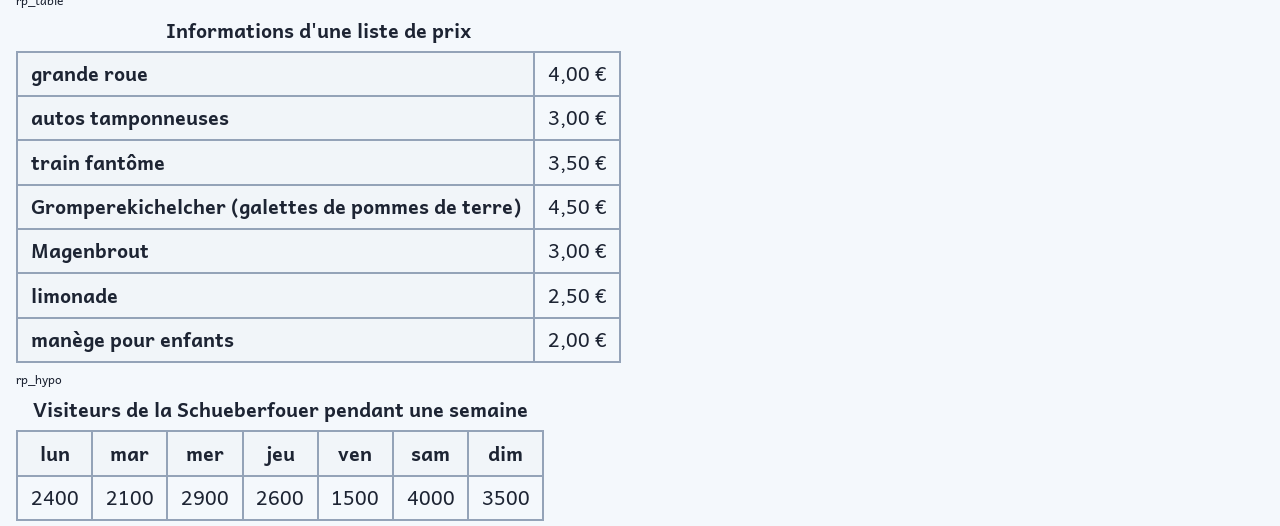
==== commit 5d60abf8: "Léo: boy or girl, more rewards, seasonal frames, personal leagues - The read-aloud button shows the " ====
--- a/selftest.html
+++ b/selftest.html
@@ -32,6 +32,7 @@
 <script src="js/figures/figures.js"></script><script src="js/data/curriculum.js"></script><script src="js/data/map.js"></script>
 <script src="js/templates/registry.js"></script><script src="js/templates/no_numbers.js"></script><script src="js/templates/no_operations.js"></script>
 <script src="js/templates/ef_geometry.js"></script><script src="js/templates/gm_measures.js"></script><script src="js/templates/rp_problems.js"></script>
+<script src="js/game/game.js"></script>
 <script src="tools/selftest-core.js"></script>
 <script>
   document.getElementById('go').onclick = () => {
--- a/css/app.css
+++ b/css/app.css
@@ -37,7 +37,7 @@
 .icon { border: 1px solid var(--line); background: #fff; border-radius: 12px; min-width: 44px; min-height: 44px; font-size: 1.2rem; }
 .langsel { min-height: 44px; border-radius: 12px; border: 1px solid var(--line); padding: 0 .5rem; background: #fff; }
 .pchip { display: flex; align-items: center; gap: .45rem; border: 1px solid var(--line); background: #fff; border-radius: 22px; padding: .25rem .7rem; min-height: 44px; }
-.pchip .lv { font-size: .85rem; color: var(--blue); font-weight: 700; }
+.pchip .lv { font-size: .85rem; color: var(--blue); font-weight: 700; } .pchip .lvs { display: none; }
 .xpbar { width: 70px; height: 8px; background: #e2e8f0; border-radius: 8px; overflow: hidden; display: inline-block; } .xpbar i { display: block; height: 100%; background: var(--gold); }
 .pchip .xp { font-size: .8rem; color: var(--muted); } .streak { font-weight: 700; }
 main { max-width: 1100px; margin: 0 auto; padding: 1rem; outline: none; }
@@ -156,23 +156,23 @@
 svg.fig { font-family: inherit; touch-action: manipulation; }
 .fig .cell { fill: #fff; stroke: #334155; stroke-width: 2; } .fig .cell.on { fill: var(--shade); } .fig .cell.dot { stroke-width: 2.5; }
 .fig .cell.hit { cursor: pointer; } .fig .cell.hit:hover { fill: #fde7b0; } .fig .cell.on.hit:hover { fill: #d97706; }
-.fig .cell.sq { stroke: #94a3b8; stroke-width: 1; } .fig .cell.sq.on { fill: var(--shade2); } .fig .cell.sq.fixed { fill: #0b6e99; } .fig .cell.sq.fixed.on { fill: #0b6e99; }
+.fig .cell.sq { stroke: #5b8cc8; stroke-width: 1.25; } .fig .cell.sq.on { fill: var(--shade2); } .fig .cell.sq.fixed { fill: #0b6e99; } .fig .cell.sq.fixed.on { fill: #0b6e99; }
 .cells .cell.sq.on:not(.fixed) { fill: var(--shade); }
 .fig .cell.cursor, .fig .lattice.cursor { stroke: #ff8c00; stroke-width: 4; }
 .fig .axis { stroke: #c8102e; stroke-width: 3; } .fig .centre { fill: #c8102e; }
 .fig .ln { stroke: #1e293b; stroke-width: 2; fill: none; } .fig .ln.thick { stroke-width: 3; } .fig .ln.thin { stroke-width: 1.2; } .fig .ln.hair { stroke-width: .9; }
 .fig .ln.dash { stroke-dasharray: 6 4; stroke-width: 1.6; } .fig .ln.seg { stroke: #c8102e; stroke-width: 4; } .fig .ln.arc { stroke: #c8102e; stroke-width: 2.5; }
-.fig .ln.vec { stroke: #7b3fa0; stroke-width: 4; marker-end: none; } .fig .ln.user { stroke: #d97706; stroke-dasharray: 5 3; } .fig .ln.a { stroke: #c8102e; }
-.fig .grid { stroke: #cbd5e1; stroke-width: 1; }
+.fig .ln.vec { stroke: #7b3fa0; stroke-width: 4; marker-end: none; } .fig .ln.user { stroke: #d97706; stroke-dasharray: 5 3; } .fig .ln.a { stroke: #e8590c; stroke-width: 5; }
+.fig .grid { stroke: #6c9bd2; stroke-width: 1.25; }
 .fig .tx { font-size: 15px; fill: #1e293b; } .fig .tx.sm { font-size: 13px; } .fig .tx.xs { font-size: 11px; } .fig .tx.b { font-weight: 700; } .fig .tx.lbl { font-size: 15px; font-weight: 700; fill: #0b4a6e; }
 .fig .tx.onslice { fill: #fff; font-size: 18px; }
-.fig .shape { fill: #cfe8f7; stroke: #0b4a6e; stroke-width: 2.5; }
+.fig .shape { fill: #a9d5f0; stroke: #0b4a6e; stroke-width: 2.5; }
 .fig .pt { fill: #1e293b; } .fig .pt.user { fill: #d97706; } .fig .pt.mid { fill: none; } .fig .pt.centre { fill: #c8102e; }
 .fig .marker polygon { fill: #c8102e; } .fig .marker.user polygon { fill: #d97706; }
 .fig .arrow { fill: #1e293b; } .fig .tick:hover { fill: rgba(11,110,153,.12); cursor: pointer; } .fig .lattice { cursor: pointer; } .fig .lattice:hover { fill: rgba(217,119,6,.25); }
 .fig .prot { fill: rgba(0,163,224,.12); stroke: #0b6e99; stroke-width: 1.5; }
 .fig .ruler { fill: #fef3c7; stroke: #b7791f; stroke-width: 1.5; }
-.fig .face1 { fill: #cfe8f7; stroke: #0b4a6e; stroke-width: 2; } .fig .face2 { fill: #e8f4fb; stroke: #0b4a6e; stroke-width: 2; } .fig .face3 { fill: #9cc9e4; stroke: #0b4a6e; stroke-width: 2; }
+.fig .face1 { fill: #a9d5f0; stroke: #0b4a6e; stroke-width: 2; } .fig .face2 { fill: #d2eaf8; stroke: #0b4a6e; stroke-width: 2; } .fig .face3 { fill: #6db3dc; stroke: #0b4a6e; stroke-width: 2; }
 .fig .cube { stroke-width: 1.5; } .fig .netface { fill: #fde7b0; stroke: #7c4a03; stroke-width: 2; }
 .fig .dial { fill: #fff; stroke: #1e293b; stroke-width: 3; } .fig .hand { stroke: #1e293b; stroke-linecap: round; } .fig .hand.hh { stroke-width: 6; } .fig .hand.mh { stroke-width: 3.5; stroke: #c8102e; }
 .fig .water { fill: #8fd0f5; } .fig .glass { fill: none; stroke: #1e293b; stroke-width: 3; }
@@ -180,7 +180,7 @@
 .fig .slice { stroke: #fff; stroke-width: 2; } .fig .s0 { fill: #0b6e99; } .fig .s1 { fill: #c8102e; } .fig .s2 { fill: #1b7a3a; } .fig .s3 { fill: #7b3fa0; }
 .fig .tile { fill: #f8fafc; stroke: #94a3b8; } .fig .motif { fill: #c8102e; stroke: #7f1d1d; stroke-width: 1.5; }
 .fig .tan { fill: #e2e8f0; stroke: #1e293b; stroke-width: 2; } .fig .tan.on { fill: var(--shade); }
-.fig .bm { stroke: #1e293b; stroke-width: 2; } .fig .bm.b0 { fill: #cfe8f7; } .fig .bm.b1 { fill: #fde7b0; } .fig .bm.b2 { fill: #e5e7eb; }
+.fig .bm { stroke: #1e293b; stroke-width: 2; } .fig .bm.b0 { fill: #a9d5f0; } .fig .bm.b1 { fill: #fde7b0; } .fig .bm.b2 { fill: #e5e7eb; }
 .fig .note { fill: #d1fae5; stroke: #065f46; stroke-width: 2; } .fig .note.n2000 { fill: #bfdbfe; } .fig .note.n1000 { fill: #fecaca; } .fig .coin { fill: #fde68a; stroke: #92400e; stroke-width: 2; } .fig .coin.c5, .fig .coin.c2, .fig .coin.c10, .fig .coin.c20 { fill: #fbbf24; } .fig .coin.c1, .fig .coin.c2 { fill: #f59e0b; }
 .fig .gear { fill: #e2e8f0; stroke: #334155; stroke-width: 2; } .fig .tooth { fill: #334155; }
 .fig .ic1 { fill: #fca5a5; stroke: #7f1d1d; } .fig .ic2 { fill: #7f1d1d; } .fig .ic3 { fill: #f5d0a9; stroke: #7c4a03; } .fig .ic4 { fill: #fde047; stroke: #713f12; } .fig .ic5 { fill: #1e293b; } .fig .ic6 { fill: #86efac; stroke: #14532d; } .fig .ic7 { fill: #7dd3fc; stroke: #0c4a6e; } .fig .ic8 { fill: #fff; stroke: #14532d; }
@@ -229,6 +229,21 @@
 @media (max-width: 640px) {
   :root { font-size: calc(16px * var(--scale)); }
   .brand span { display: none; } .pchip .xpbar, .pchip .xp { display: none; }
+  /* one-row header on phones */
+  #topbar { flex-wrap: nowrap; padding: .3rem .4rem; gap: .3rem; }
+  .brand { padding: 0; flex: none; } .brand svg { width: 34px; height: 34px; }
+  .tools { flex-wrap: nowrap; gap: .25rem; min-width: 0; flex: 1; justify-content: flex-end; }
+  .pchip { min-width: 0; flex: 0 1 auto; padding: .15rem .5rem; gap: .3rem; min-height: 40px; }
+  .pchip b { overflow: hidden; text-overflow: ellipsis; white-space: nowrap; max-width: 6.5em; }
+  .pchip .lv { display: none; } .pchip .lvs { display: inline; font-size: .8rem; color: var(--blue); font-weight: 700; white-space: nowrap; }
+  .pchip .streak { white-space: nowrap; font-size: .85rem; }
+  .langsel { min-height: 40px; padding: 0 .2rem; flex: none; }
+  .icon { min-width: 40px; min-height: 40px; font-size: 1.05rem; padding: 0; flex: none; }
+  /* compact exercise bar */
+  .playbar { gap: .4rem; } .playbar h2 { font-size: 1.05rem; margin: 0; } .playbar h2 small { display: block; } .playbar h2 .sep { display: none; }
+  .lvlb { min-width: 40px; min-height: 40px; padding: .2rem .5rem; } .lvlb .lvname { display: none; }
+  .btn.back { padding: .35rem .7rem; min-height: 40px; }
+  .exnav { gap: .4rem; margin-bottom: .5rem; } .navdot { min-width: 36px; min-height: 36px; }
   .mapwrap { aspect-ratio: auto; display: grid; grid-template-columns: 1fr 1fr; gap: .7rem; padding: .7rem; background: #dcefd6; border-radius: 18px; }
   .mapwrap .lux { display: none; }
   .region, .region:hover, .region:focus-visible { position: static; transform: none; width: auto; padding: .45rem; }
@@ -243,3 +258,45 @@
   .dtable tr.sec td { background: #ddd !important; color: #000; -webkit-print-color-adjust: exact; print-color-adjust: exact; }
 }
 main:focus{outline:none}
+.bigexpr { display: inline-block; margin-top: .4rem; font-size: 1.25em; letter-spacing: .02em; }
+/* ---------- navigation between exercises, sets ---------- */
+.exnav { display: flex; align-items: center; gap: .6rem; flex-wrap: wrap; margin: 0 0 .7rem; }
+.exnav .navinfo { color: var(--muted); font-size: .95rem; }
+.navdots { display: flex; flex-wrap: wrap; gap: .35rem; }
+.navdot { min-width: 40px; min-height: 40px; border-radius: 50%; border: 2px solid var(--line); background: #fff; font-weight: 700; color: var(--ink); }
+.navdot.started { border-color: #e0a400; background: #fff7dd; }
+.navdot.ok { background: #1f8a4c; border-color: #1f8a4c; color: #fff; }
+.navdot.bad { background: #fde2e2; border-color: #c0392b; color: #8e1b10; }
+.navdot.cur { outline: 3px solid #0b6e99; outline-offset: 2px; }
+.pill { display: inline-block; min-width: 1.4em; padding: 0 .4em; border-radius: 1em; background: #c8102e; color: #fff; font-size: .8em; text-align: center; }
+.stagepick { display: grid; grid-template-columns: repeat(auto-fit, minmax(220px, 1fr)); gap: .4rem 1rem; }
+.stagepick .rgroup { display: flex; flex-direction: column; gap: .1rem; }
+.setcard h3 small { font-weight: 400; color: var(--muted); }
+.quickset { display: flex; flex-wrap: wrap; gap: .8rem; align-items: flex-end; }
+/* ---------- illustrations ---------- */
+.hero { display: flex; align-items: center; gap: 1.2rem; background: linear-gradient(135deg, #fff7e6, #e8f4fb); border-radius: var(--radius); padding: .8rem 1.2rem; margin-bottom: 1rem; box-shadow: var(--shadow); overflow: hidden; }
+.hero img { width: min(240px, 40%); height: auto; border-radius: 18px; flex: none; }
+.hero h1 { margin: 0 0 .3rem; font-size: 1.8rem; } .hero p { margin: 0; color: var(--muted); font-size: 1.05rem; }
+.maptop.banner { background: linear-gradient(to right, rgba(244,248,252,.97) 0%, rgba(244,248,252,.93) 50%, rgba(244,248,252,.35) 100%), url('../assets/img/banner-city.webp') center / cover no-repeat; border-radius: var(--radius); padding: .7rem 1rem; }
+.posters { display: grid; grid-template-columns: repeat(auto-fit, minmax(300px, 1fr)); gap: 1rem; } .posters figure { margin: 0; } .posters img { width: 100%; height: auto; border-radius: 14px; box-shadow: var(--shadow); }
+.btn.linkish { border-style: dashed; }
+body.contrast .hero, body.contrast .maptop.banner { background: #fff; }
+@media (max-width: 640px) { .hero { flex-direction: column; text-align: center; } .hero img { width: 60%; } }
+@media print { .hero, .posters { display: none; } }
+@media (max-width: 380px) { .pchip .streak { display: none; } .pchip b { max-width: 5em; } }
+.navdot.skipped { border-style: dashed; color: var(--muted); background: #f1f5f9; }
+.btn.skipbtn { border-color: var(--line); color: var(--muted); margin-right: auto; }
+.fig .tx.lbl-a { fill: #e8590c; font-size: 1.15em; font-weight: 700; }
+.fig.coord .tx.b, .coord .tx.b { font-size: 1.05em; }
+/* ---------- read-aloud lion, leagues ---------- */
+.icon.say { position: relative; padding: 2px; width: 60px; height: 60px; border-radius: 50%; display: inline-flex; align-items: center; justify-content: center; }
+.icon.say .mascot { width: 54px; height: 54px; }
+.icon.say .wave { position: absolute; right: -6px; bottom: -4px; font-size: .85rem; background: #fff; border-radius: 50%; line-height: 1; padding: 1px; box-shadow: 0 1px 3px rgba(0,0,0,.2); }
+.pchip .lg { font-size: 1.05rem; line-height: 1; }
+.leaguelist { list-style: none; padding: 0; display: grid; gap: .5rem; max-width: 560px; }
+.league { display: flex; align-items: center; gap: .8rem; background: #fff; border: 2px solid var(--line); border-radius: 16px; padding: .5rem .8rem; }
+.league .lgicon { font-size: 2rem; } .league .lginfo { flex: 1; display: flex; flex-direction: column; gap: .2rem; } .league small { color: var(--muted); }
+.league .lgbar { height: 8px; background: #e6edf5; border-radius: 4px; overflow: hidden; } .league .lgbar i { display: block; height: 100%; background: linear-gradient(90deg, #e8b923, #ff8a1f); }
+.league.cur { border-color: #e8b923; box-shadow: 0 0 0 3px #fff3b0; } .league.todo { opacity: .6; }
+.leagueup { text-align: center; } .leagueup .lgicon { font-size: 4rem; }
+@media (max-width: 640px) { .pchip .lg { display: none; } }
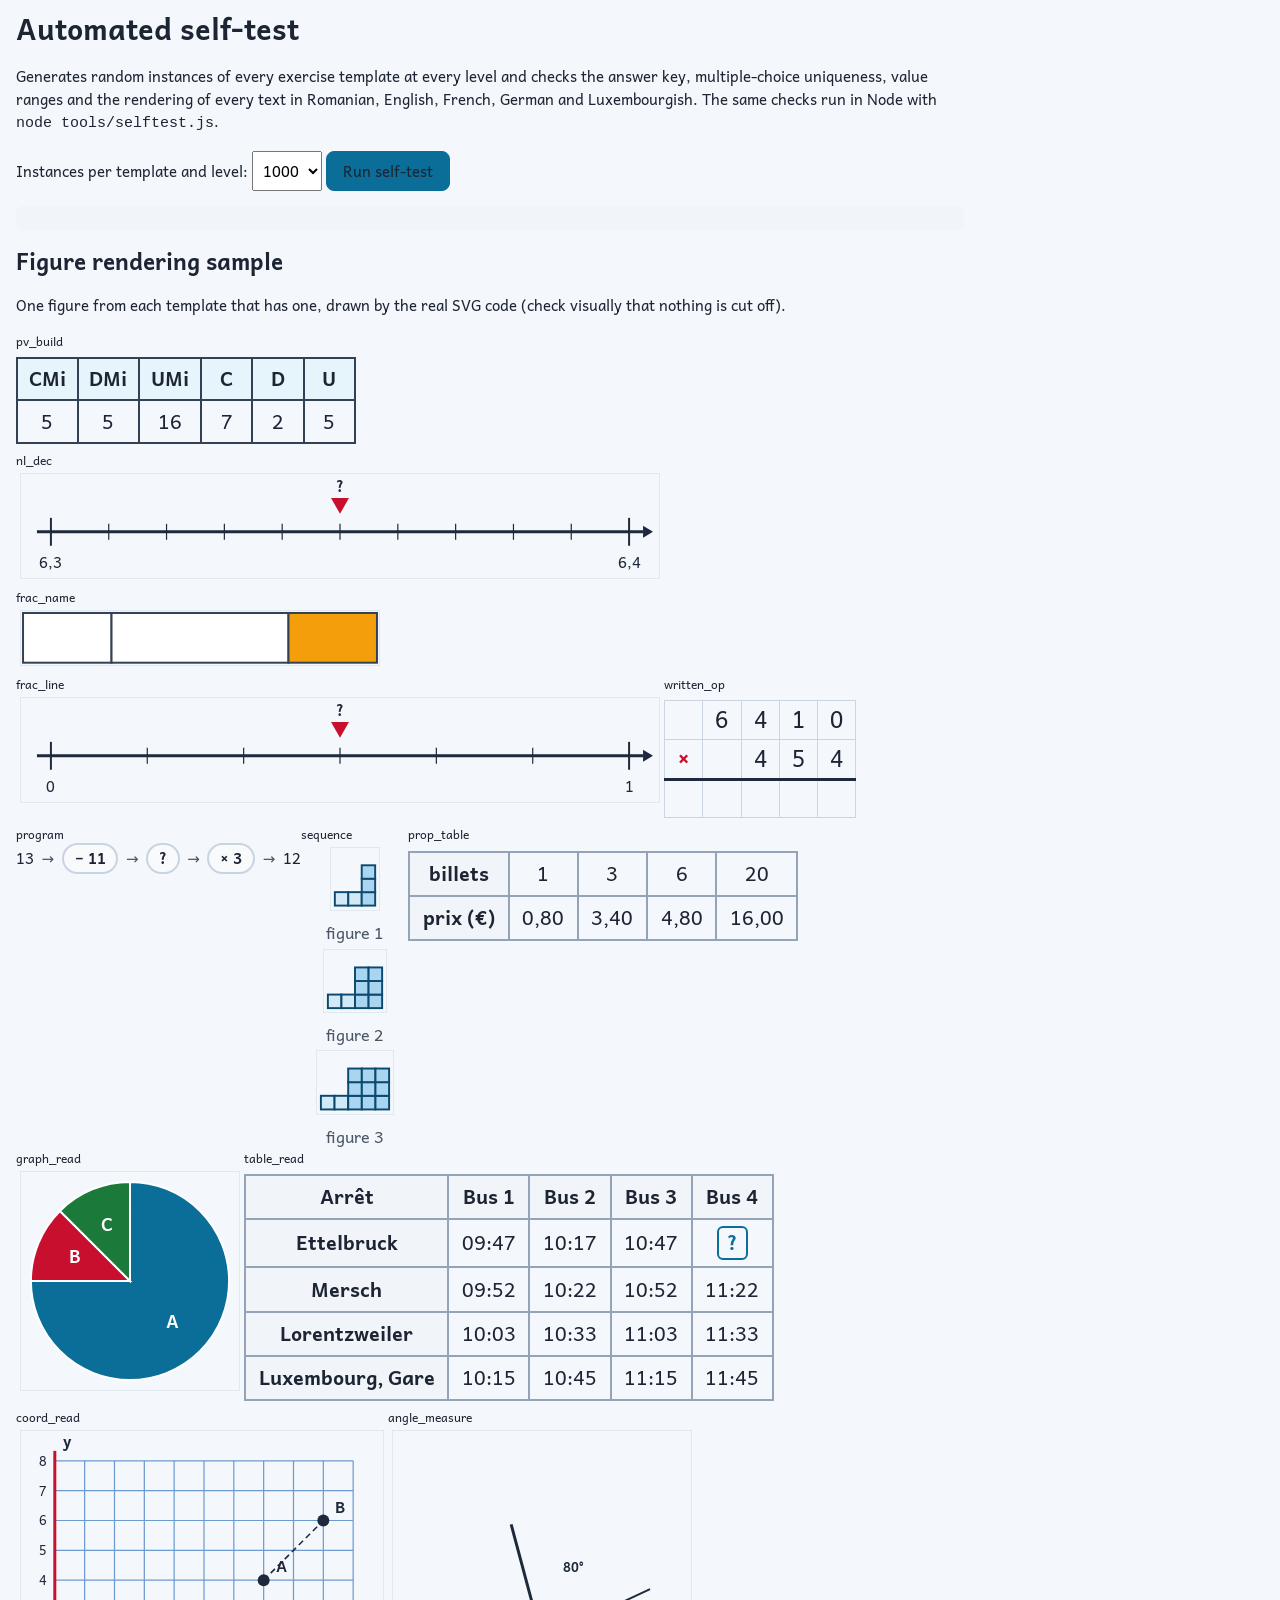
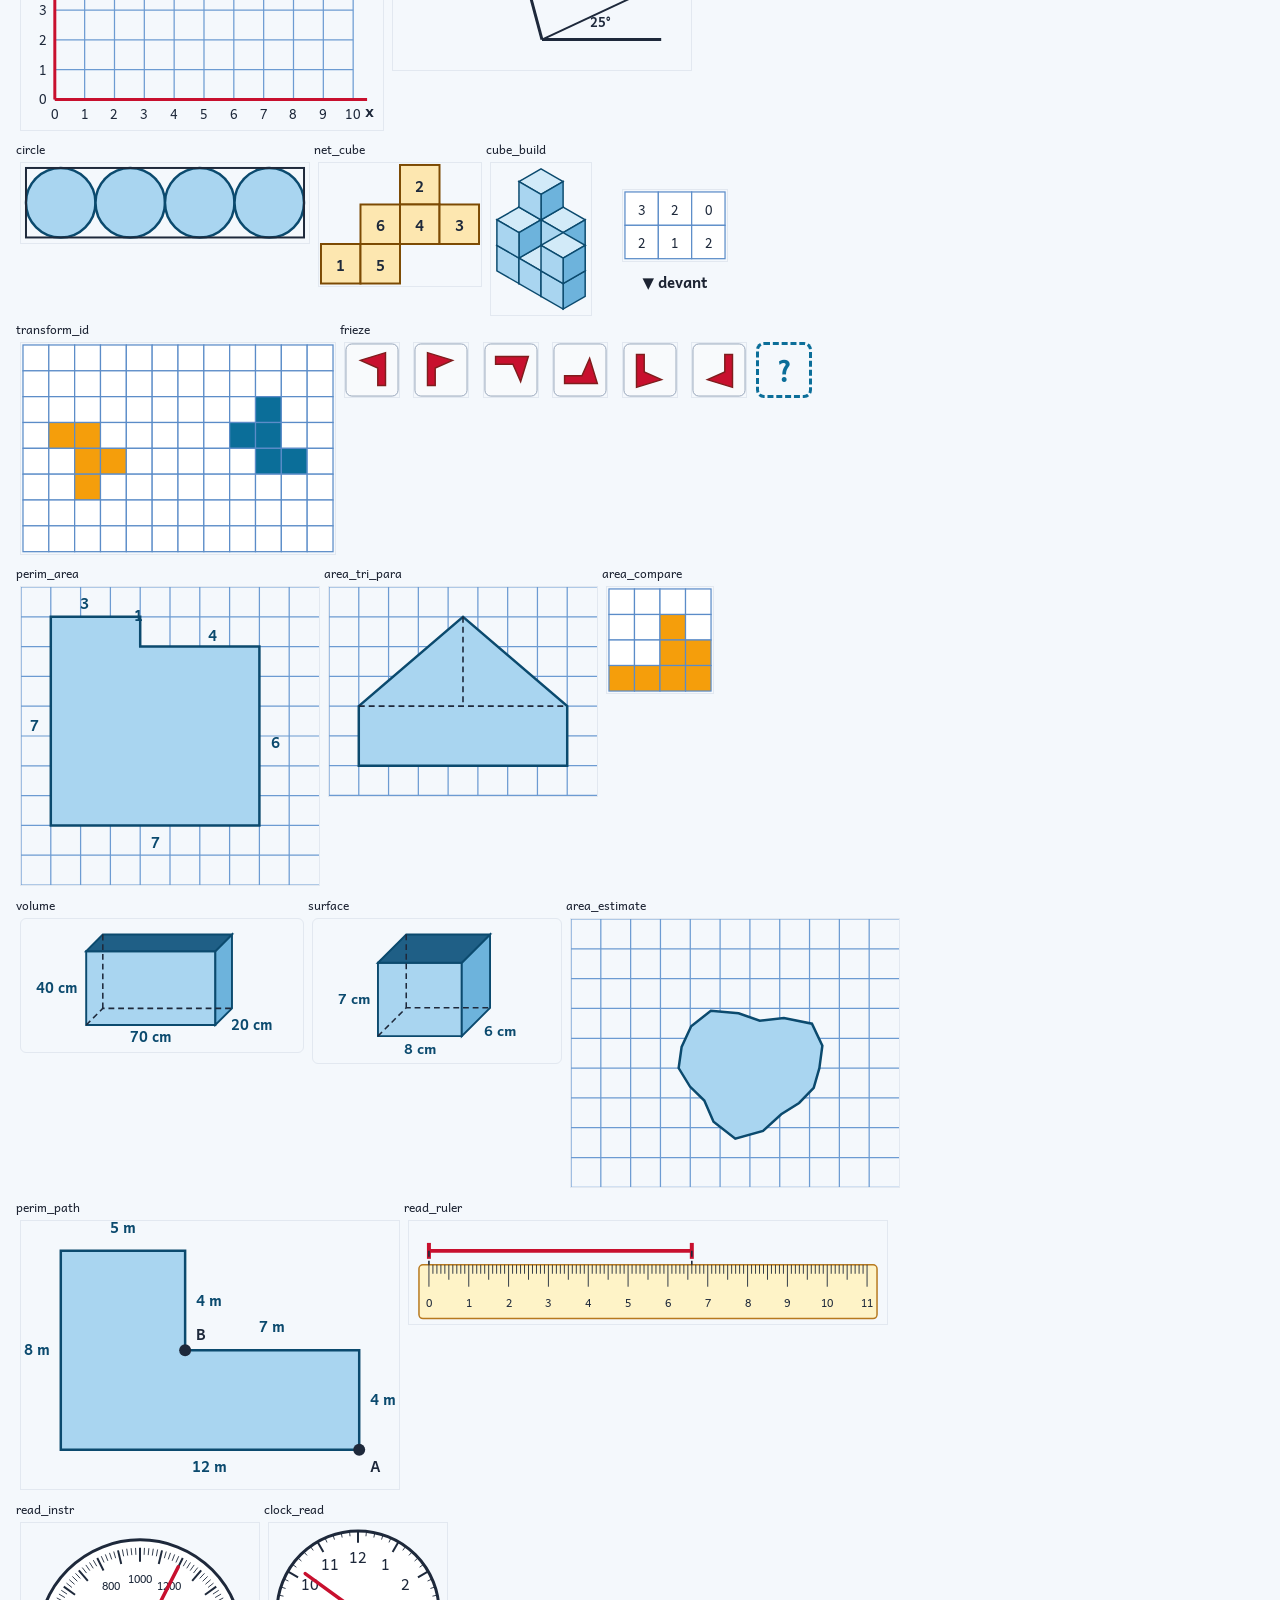
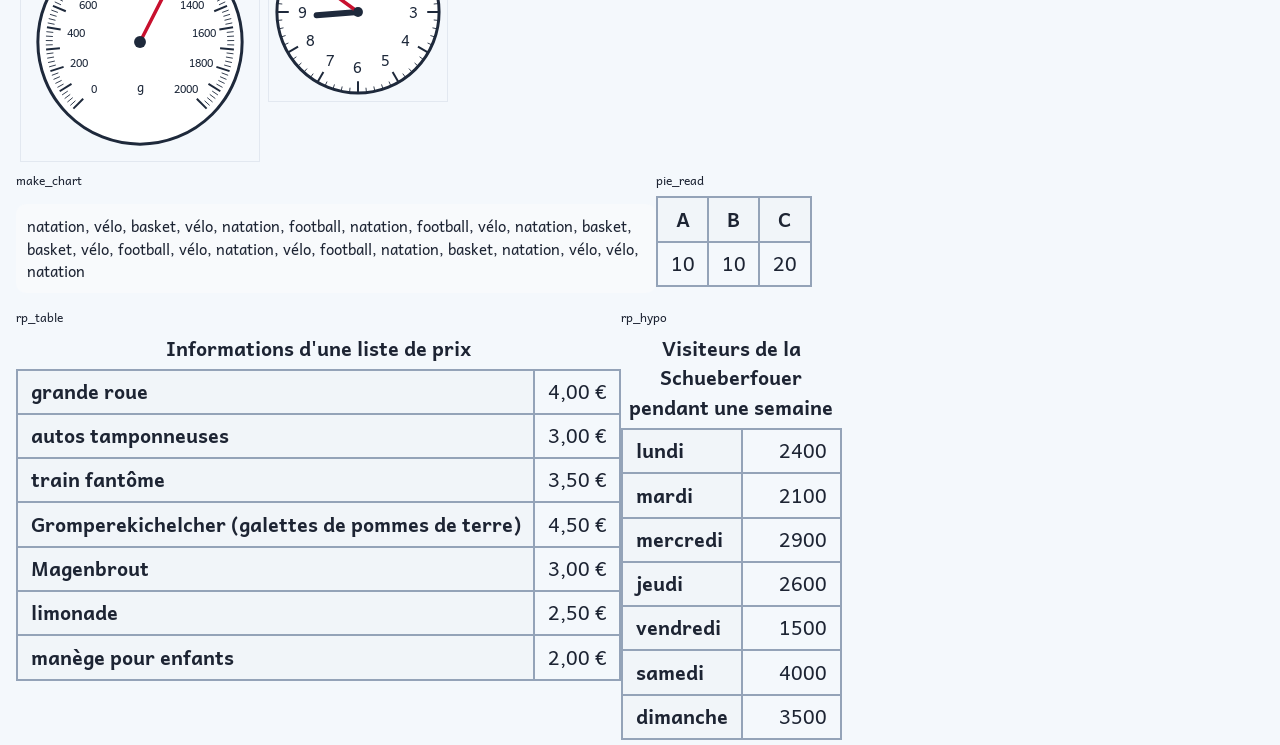
==== commit 0f0c6f5f: "Version marks on scripts and stylesheets GitHub Pages lets browsers keep files for 10 minutes, so af" ====
--- a/selftest.html
+++ b/selftest.html
@@ -12,7 +12,7 @@
   table { border-collapse: collapse; font-size: 13px; } td, th { border: 1px solid #cbd5e1; padding: 2px 8px; text-align: right; } td:first-child { text-align: left; }
   #figs svg { max-width: 220px; height: auto; border: 1px solid #e2e8f0; margin: 4px; }
 </style>
-<link rel="stylesheet" href="css/app.css" media="not all" id="appcss">
+<link rel="stylesheet" href="css/app.css?v=b5bc250d" media="not all" id="appcss">
 </head>
 <body>
 <h1>Automated self-test</h1>
@@ -27,13 +27,13 @@
 <p>One figure from each template that has one, drawn by the real SVG code (check visually that nothing is cut off).</p>
 <div id="figs"></div>
 
-<script src="lang/fr.js"></script><script src="lang/de.js"></script><script src="lang/lb.js"></script><script src="lang/en.js"></script><script src="lang/ro.js"></script>
-<script src="js/core/core.js"></script><script src="js/core/i18n.js"></script><script src="js/core/numwords.js"></script><script src="js/core/expr.js"></script><script src="js/core/check.js"></script>
-<script src="js/figures/figures.js"></script><script src="js/data/curriculum.js"></script><script src="js/data/map.js"></script>
-<script src="js/templates/registry.js"></script><script src="js/templates/no_numbers.js"></script><script src="js/templates/no_operations.js"></script>
-<script src="js/templates/ef_geometry.js"></script><script src="js/templates/gm_measures.js"></script><script src="js/templates/rp_problems.js"></script>
-<script src="js/game/game.js"></script>
-<script src="tools/selftest-core.js"></script>
+<script src="lang/fr.js?v=b187e1b9"></script><script src="lang/de.js?v=22a668cf"></script><script src="lang/lb.js?v=ffae3422"></script><script src="lang/en.js?v=f7d1eadb"></script><script src="lang/ro.js?v=da62af01"></script>
+<script src="js/core/core.js?v=0ac11407"></script><script src="js/core/i18n.js?v=b5b7adcf"></script><script src="js/core/numwords.js?v=96aa3ba4"></script><script src="js/core/expr.js?v=1955cd85"></script><script src="js/core/check.js?v=9bc682be"></script>
+<script src="js/figures/figures.js?v=91a6f193"></script><script src="js/data/curriculum.js?v=0f554873"></script><script src="js/data/map.js?v=e9a538f1"></script><script src="js/data/badges.js?v=65bc498c"></script>
+<script src="js/templates/registry.js?v=bde791ad"></script><script src="js/templates/no_numbers.js?v=2b8743ff"></script><script src="js/templates/no_operations.js?v=30a14bc8"></script>
+<script src="js/templates/ef_geometry.js?v=9e0e59fc"></script><script src="js/templates/gm_measures.js?v=b47f379c"></script><script src="js/templates/rp_problems.js?v=207bb039"></script>
+<script src="js/game/game.js?v=059759e8"></script>
+<script src="tools/selftest-core.js?v=e02ee0ce"></script>
 <script>
   document.getElementById('go').onclick = () => {
     const out = document.getElementById('out'), st = document.getElementById('status');
--- a/css/app.css
+++ b/css/app.css
@@ -55,7 +55,7 @@
 .form label.row { flex-direction: row; align-items: center; gap: .6rem; font-weight: 400; }
 .form input[type=text], .form input:not([type]), .form input[type=password] { padding: .6rem; border: 2px solid var(--line); border-radius: 12px; min-height: 48px; }
 .narrow { max-width: 380px; } .hint { color: var(--muted); margin: 0; } .privacy { color: var(--muted); max-width: 640px; }
-.stars { color: #e0a100; font-size: 1.3rem; letter-spacing: 2px; } .stars .off { color: #cbd5e1; }
+.stars { color: #e0a100; font-size: 1.3rem; letter-spacing: 2px; white-space: nowrap; } .stars .off { color: #cbd5e1; } .stars .sup { color: #c2410c; text-shadow: 0 0 3px rgba(255, 170, 60, .7); }
 
 /* ---------- profiles ---------- */
 .profgrid { display: grid; grid-template-columns: repeat(auto-fill, minmax(170px, 1fr)); gap: 1rem; margin: 1rem 0; }
@@ -129,7 +129,7 @@
 .opt.right { border-color: var(--ok); background: var(--ok-bg); }
 .ofig svg { max-height: 160px; }
 .w-order { list-style: none; padding: 0; margin: 0; display: flex; flex-direction: column; gap: .5rem; counter-reset: o; }
-.oitem { display: flex; align-items: center; gap: .6rem; background: #fff; border: 3px solid var(--line); border-radius: 14px; padding: .4rem .6rem; min-height: 56px; font-size: 1.15rem; touch-action: none; }
+.oitem { display: flex; align-items: center; gap: .6rem; background: #fff; border: 3px solid var(--line); border-radius: 14px; padding: .4rem .6rem; min-height: 56px; font-size: 1.15rem; touch-action: manipulation; }
 .oitem::before { counter-increment: o; content: counter(o) '.'; font-weight: 700; color: var(--muted); }
 .oitem .olabel { flex: 1; } .grip { cursor: grab; font-size: 1.3rem; color: var(--muted); padding: .3rem; touch-action: none; } .oitem.dragging { z-index: 5; box-shadow: 0 8px 20px rgba(0,0,0,.2); border-color: var(--blue); }
 .mv { border: 2px solid var(--line); background: #f8fafc; border-radius: 10px; min-width: 44px; min-height: 44px; }
@@ -137,7 +137,7 @@
 .binrow { display: grid; grid-template-columns: repeat(auto-fit, minmax(180px, 1fr)); gap: .6rem; }
 .bin { border: 3px solid var(--blue-l); border-radius: 14px; background: #f7fbfe; min-height: 120px; padding: .5rem; }
 .bintitle { font-weight: 700; margin-bottom: .4rem; } .bincards { display: flex; flex-wrap: wrap; gap: .4rem; }
-.card { } .w-bins .card { padding: .4rem .7rem; border: 3px solid var(--line); border-radius: 12px; background: #fff; min-height: 48px; min-width: 56px; font-size: 1.05rem; touch-action: none; box-shadow: none; }
+.card { } .w-bins .card { padding: .4rem .7rem; border: 3px solid var(--line); border-radius: 12px; background: #fff; min-height: 48px; min-width: 56px; font-size: 1.05rem; touch-action: manipulation; box-shadow: none; }
 .w-bins .card.picked { border-color: #ff8c00; background: #fff4e5; } .w-bins .card.dragging { z-index: 5; box-shadow: 0 8px 20px rgba(0,0,0,.2); }
 .w-bins .card svg { max-height: 80px; }
 .w-match { display: grid; grid-template-columns: 1fr 1fr; gap: 1rem; } .mcol { display: flex; flex-direction: column; gap: .5rem; }
@@ -172,8 +172,8 @@
 .fig .arrow { fill: #1e293b; } .fig .tick:hover { fill: rgba(11,110,153,.12); cursor: pointer; } .fig .lattice { cursor: pointer; } .fig .lattice:hover { fill: rgba(217,119,6,.25); }
 .fig .prot { fill: rgba(0,163,224,.12); stroke: #0b6e99; stroke-width: 1.5; }
 .fig .ruler { fill: #fef3c7; stroke: #b7791f; stroke-width: 1.5; }
-.fig .face1 { fill: #a9d5f0; stroke: #0b4a6e; stroke-width: 2; } .fig .face2 { fill: #d2eaf8; stroke: #0b4a6e; stroke-width: 2; } .fig .face3 { fill: #6db3dc; stroke: #0b4a6e; stroke-width: 2; }
-.fig .cube { stroke-width: 1.5; } .fig .netface { fill: #fde7b0; stroke: #7c4a03; stroke-width: 2; }
+.fig .face1 { fill: #a9d5f0; stroke: #0b4a6e; stroke-width: 2; } .fig .face2 { fill: #d2eaf8; stroke: #0b4a6e; stroke-width: 2; } .fig .face3 { fill: #6db3dc; stroke: #0b4a6e; stroke-width: 2; } .fig .face4 { fill: #1f5f86; stroke: #0b4a6e; stroke-width: 2; }
+.fig .cube { stroke-width: 1.5; } .painted .fig .face1 { fill: #e05a5a; } .painted .fig .face2 { fill: #f08a8a; } .painted .fig .face3 { fill: #c23b3b; } .painted .fig .cube { stroke: #5a1010; } .fig .netface { fill: #fde7b0; stroke: #7c4a03; stroke-width: 2; }
 .fig .dial { fill: #fff; stroke: #1e293b; stroke-width: 3; } .fig .hand { stroke: #1e293b; stroke-linecap: round; } .fig .hand.hh { stroke-width: 6; } .fig .hand.mh { stroke-width: 3.5; stroke: #c8102e; }
 .fig .water { fill: #8fd0f5; } .fig .glass { fill: none; stroke: #1e293b; stroke-width: 3; }
 .fig .barv { fill: #0b6e99; } .fig .barhit { cursor: pointer; } .fig .barhit:hover { fill: rgba(217,119,6,.35); } .fig .series { stroke: #0b6e99; }
@@ -192,7 +192,9 @@
 .pvchart, .ptable, .timetable, .columns { border-collapse: collapse; margin: .4rem auto; font-size: 1.1rem; }
 .pvchart th, .pvchart td { border: 2px solid #334155; padding: .3rem .6rem; text-align: center; min-width: 2.6em; } .pvchart th { background: #e6f4fb; }
 .ptable th, .ptable td, .timetable th, .timetable td { border: 2px solid #94a3b8; padding: .35rem .7rem; text-align: center; } .ptable th, .timetable th { background: #f1f5f9; }
-.ptable caption, .timetable caption { font-weight: 700; margin-bottom: .3rem; } .pricelist td { text-align: right; } .pricelist th { text-align: left; }
+.ptable caption, .timetable caption { font-weight: 700; margin-bottom: .3rem; } body.calm .xpgain, body.calm .xpnext, body.calm .pchip .xp, body.calm .pchip .lg, body.calm .pchip .xpbar { display: none; } .vtable th { text-align: left; } .vtable td { text-align: right; min-width: 5em; } .ptable caption, .timetable caption { caption-side: top; max-width: 100%; }
+@media (max-width: 440px) { .ptable, .timetable, .pvchart, .columns { font-size: .95rem; } .ptable th, .ptable td, .timetable th, .timetable td { padding: .3rem .35rem; } .ptable th, .timetable th { hyphens: auto; overflow-wrap: anywhere; } }
+@media (max-width: 340px) { .pvchart { font-size: .82rem; } .pvchart th, .pvchart td { padding-left: .2rem; padding-right: .2rem; } } .pricelist td { text-align: right; } .pricelist th { text-align: left; }
 .columns td { width: 1.7em; height: 1.7em; text-align: center; border: 1px solid #cbd5e1; font-family: 'Andika', monospace; font-size: 1.25rem; } .columns tr.last td { border-bottom: 3px solid #1e293b; } .columns .op { font-weight: 700; color: var(--red); }
 .tally { font-family: monospace; letter-spacing: 1px; } .rawdata { max-width: 640px; background: #f8fafc; padding: .6rem; border-radius: 10px; }
 
@@ -215,7 +217,7 @@
 
 /* ---------- overlays ---------- */
 .overlay { position: fixed; inset: 0; background: rgba(15, 23, 42, .45); display: flex; align-items: center; justify-content: center; z-index: 50; padding: 1rem; }
-.modal { background: #fff; border-radius: 20px; max-width: 520px; width: 100%; padding: 1.2rem; text-align: center; max-height: 90vh; overflow: auto; } .modal.wide { max-width: 760px; text-align: left; }
+.modal { background: #fff; border-radius: 20px; max-width: 520px; width: 100%; padding: 1.2rem; text-align: center; max-height: 90vh; max-height: 88dvh; overflow: auto; overscroll-behavior: contain; -webkit-overflow-scrolling: touch; } .modal.wide { max-width: 760px; text-align: left; }
 .mbtns { display: flex; gap: .6rem; justify-content: center; margin-top: 1rem; flex-wrap: wrap; }
 .mbtns .btn.primary { order: -1; }
 .worked { background: #f8fafc; border-radius: 12px; padding: .8rem; }
@@ -300,3 +302,83 @@
 .league.cur { border-color: #e8b923; box-shadow: 0 0 0 3px #fff3b0; } .league.todo { opacity: .6; }
 .leagueup { text-align: center; } .leagueup .lgicon { font-size: 4rem; }
 @media (max-width: 640px) { .pchip .lg { display: none; } }
+.medal.locked { filter: grayscale(1); opacity: .35; }
+/* ---------- badges ---------- */
+.famgrid { display: grid; grid-template-columns: repeat(auto-fill, minmax(330px, 1fr)); gap: .7rem; }
+.fam h3 { margin: 0 0 .3rem; font-size: 1rem; }
+.medals { display: grid; grid-template-columns: repeat(5, minmax(0, 1fr)); gap: .2rem; }
+.famgrid > * { min-width: 0; }
+.medalbtn { border: 0; background: none; padding: .1rem; display: flex; flex-direction: column; align-items: center; border-radius: 12px; min-width: 0; }
+.medalbtn svg { width: 100%; max-width: 58px; height: auto; }
+.medalbtn small { max-width: 100%; overflow-wrap: anywhere; text-align: center; }
+.medalbtn small { font-size: .7rem; color: var(--muted); } .medalbtn.has small { color: var(--ink); font-weight: 700; }
+.medalbtn:focus-visible { outline: 3px solid var(--blue); }
+.badgeinfo { text-align: center; } .badgeinfo h2 { margin: .4rem 0 0; overflow-wrap: anywhere; } .badgeinfo .tiername { margin: .1rem 0 .6rem; color: var(--muted); font-weight: 700; }
+.badgeinfo svg { max-width: 100%; height: auto; }
+@media (max-width: 640px) { .famgrid { grid-template-columns: 1fr; } }
+
+/* symbol keys under the answer boxes (fraction bar, brackets, signs) */
+.w-input .mkwrap { width: 100%; display: flex; flex-direction: column; gap: .35rem; }
+.mathkeys { display: flex; flex-wrap: wrap; gap: .35rem; }
+.mathkeys .mk { min-width: 46px; min-height: 46px; padding: 0 .55rem; font-family: inherit; font-weight: 700; font-size: 1.3rem; line-height: 1; color: var(--ink); background: #eef4ff; border: 2px solid #b9cdf0; border-radius: 12px; cursor: pointer; display: inline-flex; align-items: center; justify-content: center; touch-action: manipulation; -webkit-tap-highlight-color: transparent; user-select: none; -webkit-user-select: none; }
+.mathkeys .mk:hover { background: #dfeaff; } .mathkeys .mk:active { transform: translateY(1px); background: #cfe0ff; }
+.mathkeys .mk:focus-visible { outline: 3px solid var(--blue); outline-offset: 2px; }
+.mathkeys .mk:disabled { opacity: .45; cursor: default; }
+.mathkeys .mk-back { background: #fff3e6; border-color: #f0c99a; }
+.mathkeys .mk-eq { background: #e9f8ee; border-color: #a8dcb8; }
+.kfrac { display: inline-flex; flex-direction: column; align-items: center; gap: 2px; }
+.kfrac i { display: block; width: 11px; height: 9px; border: 2px solid currentColor; border-radius: 2px; }
+.kfrac b { display: block; width: 18px; height: 3px; background: currentColor; border-radius: 2px; }
+.kprev { display: none; font-size: 1.35rem; padding: .2rem .5rem; color: var(--ink); }
+.kprev.on { display: block; }
+@media (max-width: 380px) { .mathkeys .mk { min-width: 40px; min-height: 42px; font-size: 1.15rem; padding: 0 .4rem; } .mathkeys { gap: .25rem; } }
+body.contrast .mathkeys .mk { background: #fff; border-color: #000; }
+/* what is missing for the next star */
+.nextstar { margin: .25rem 0; font-size: .95rem; font-weight: 600; color: var(--warn); }
+.playbar .nextstar { width: 100%; flex-basis: 100%; margin: .1rem 0 0; }
+body.contrast .nextstar { color: #000; }
+.xpnext { font-size: .9rem; color: var(--muted); white-space: nowrap; }
+.w-bins .tip { margin: 0 0 .4rem; font-size: .85rem; color: var(--muted); }
+
+/* nothing may be wider than a phone screen (long option texts, enlarged text) */
+.form select, .form input, main select { max-width: 100%; }
+.form label { min-width: 0; max-width: 100%; }
+.modal { min-width: 0; overflow-wrap: anywhere; }
+/* ordering rows: long numbers or sentences wrap instead of pushing the arrows off screen */
+.oitem { min-width: 0; max-width: 100%; box-sizing: border-box; }
+.oitem .olabel { min-width: 0; overflow-wrap: anywhere; }
+.oitem .mv { flex: none; }
+@media (max-width: 400px) { .oitem { gap: .35rem; padding: .35rem .4rem; } .oitem .mv { min-width: 40px; } .oitem .grip { padding: .1rem; } }
+/* level 5 — extreme, and the summit */
+.lvlb.xlvl { border-color: #5b3fa0; color: #4a2f8a; }
+.lvlb.xlvl.sel { background: #4a2f8a; color: #fff; }
+.lvlb.locked { opacity: .55; }
+.summitbtn { display: flex; align-items: center; gap: .8rem; width: 100%; margin: .8rem 0; padding: .7rem 1rem; border-radius: var(--radius); border: 3px solid #b9a6e0; background: linear-gradient(135deg, #f4f0ff, #e6f0fb 70%, #fff); text-align: left; min-height: 64px; color: var(--ink); }
+.summitbtn.open { border-color: #5b3fa0; box-shadow: var(--shadow); }
+.summitbtn .sicon { font-size: 2.2rem; } .summitbtn b { display: block; font-size: 1.15rem; } .summitbtn small { color: var(--muted); }
+.summittitle { color: #4a2f8a; }
+.summitgrid { display: grid; grid-template-columns: repeat(auto-fill, minmax(220px, 1fr)); gap: .5rem; }
+.summittopic { text-align: left; border: 2px solid var(--line); border-radius: 12px; background: #fff; padding: .5rem .7rem; min-height: 48px; color: var(--muted); }
+.summittopic.open { border-color: #5b3fa0; color: var(--ink); font-weight: 700; }
+.summittopic small { display: block; font-weight: 400; }
+.btn.big { font-size: 1.15rem; padding: .7rem 1.4rem; margin: .5rem 0; }
+body.contrast .summitbtn { background: #fff; border-color: #000; }
+.xunlock .rgroup { margin: .4rem 0; } .xunlock .rgroup b { display: block; margin-top: .3rem; }
+/* maths terms: a tap shows the word in the second language */
+.term { font: inherit; color: inherit; background: none; border: 0; padding: 0; margin: 0; cursor: help; text-decoration: underline dotted #0b6e99 2px; text-underline-offset: 3px; display: inline; }
+.term:hover, .term:focus-visible { background: #e6f4fb; outline: none; border-radius: 3px; }
+.langsw { margin-top: .4rem; font-size: .85rem; }
+.glossbar { gap: .5rem; flex-wrap: wrap; } .glossbar input { flex: 1 1 12rem; padding: .5rem; border-radius: 10px; border: 2px solid #cbd5e1; font: inherit; } .glossbar select { font: inherit; padding: .4rem; border-radius: 10px; }
+.dtable.gloss td:nth-child(2) { font-weight: 600; } .dtable.gloss td small { color: #64748b; }
+.optrow { display: flex; gap: .6rem; align-items: flex-start; margin: .6rem 0; } .optsel { flex-wrap: wrap; justify-content: space-between; } .optsel select { font: inherit; padding: .35rem; border-radius: 8px; max-width: 100%; }
+.toast small { color: #cbd5e1; }
+
+/* simple language: more space between the lines of a word problem */
+body.simple .prompt .qtext { line-height: 1.6; }
+
+/* pupil options: checkbox level with its title, notes in normal weight */
+.pupilopts label { font-weight: normal; }
+.pupilopts .optrow input[type=checkbox] { margin-top: .3rem; flex: none; width: 1.2rem; height: 1.2rem; }
+.pupilopts .optrow small { color: var(--muted, #555); }
+.pupilopts label.optrow:not(.optsel) { display: flex; flex-direction: row; align-items: flex-start; }
+.pupilopts label.optrow:not(.optsel) > span { flex: 1; }
